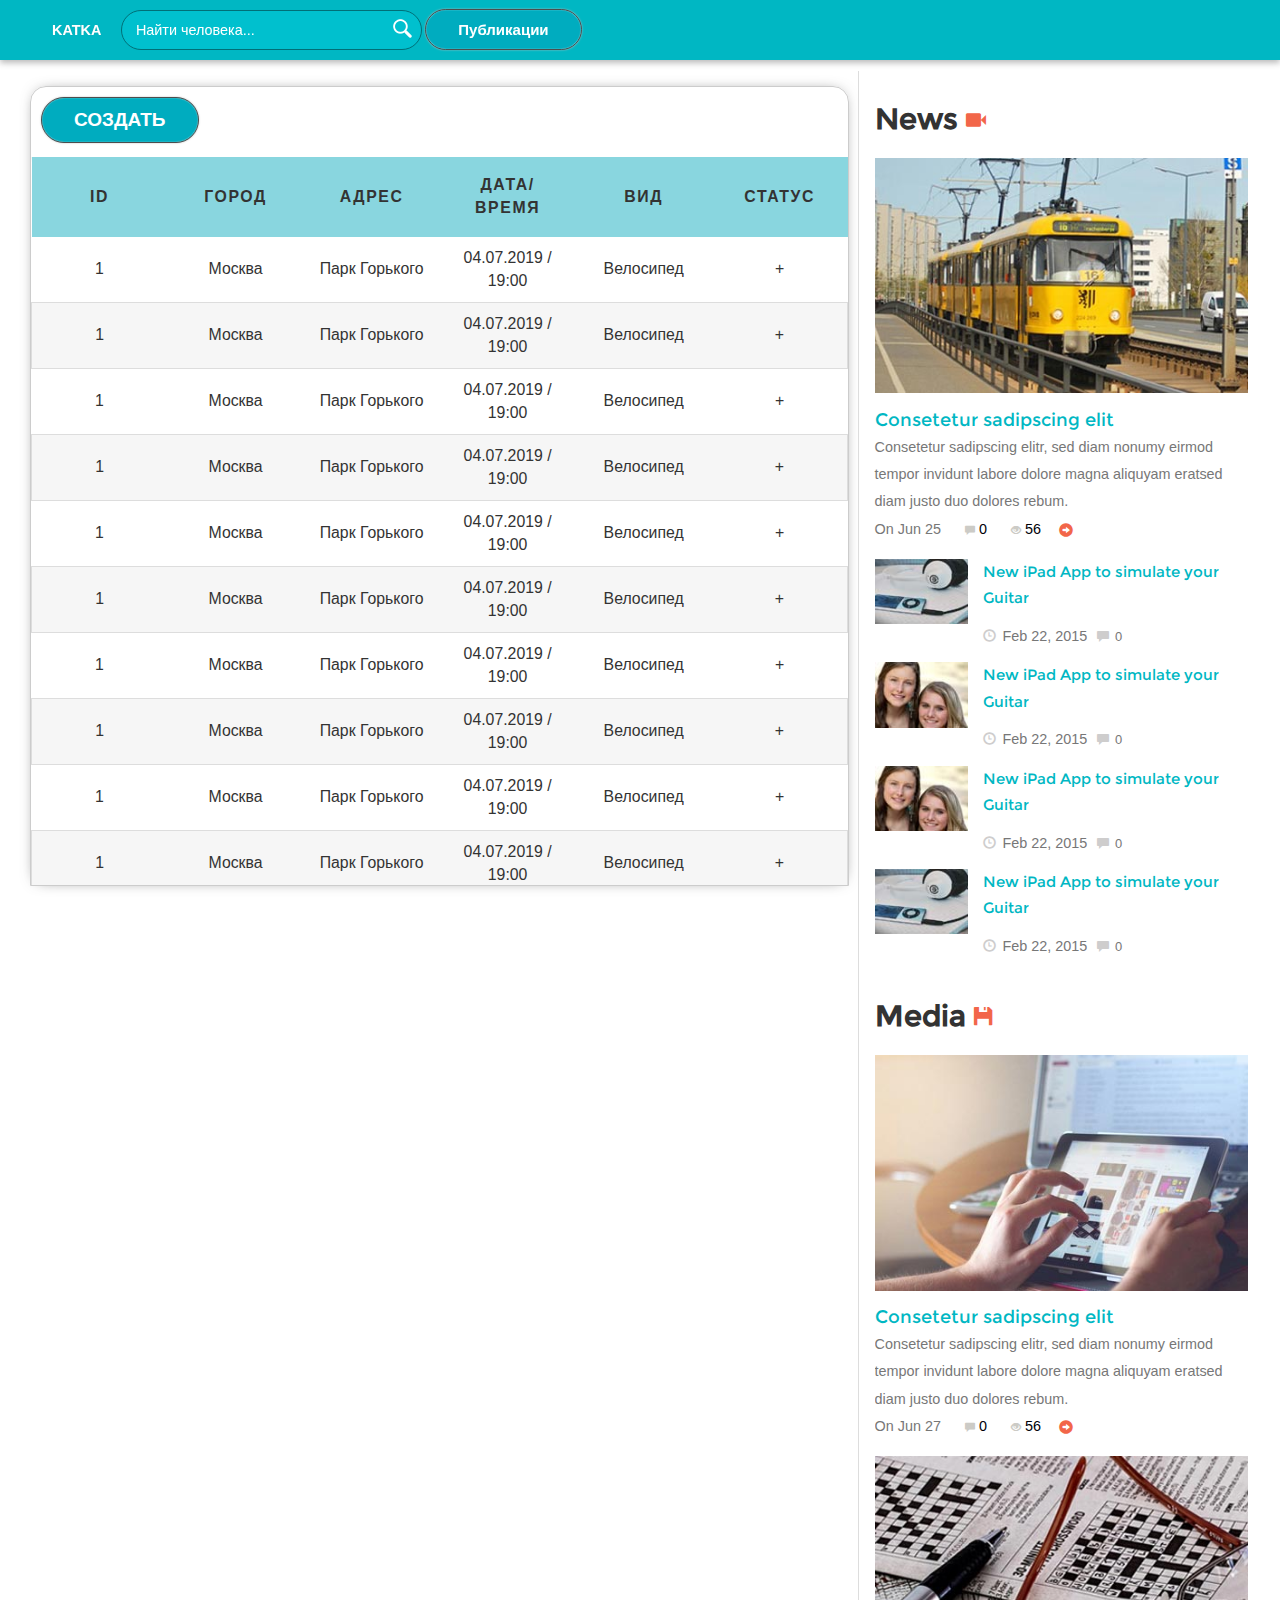
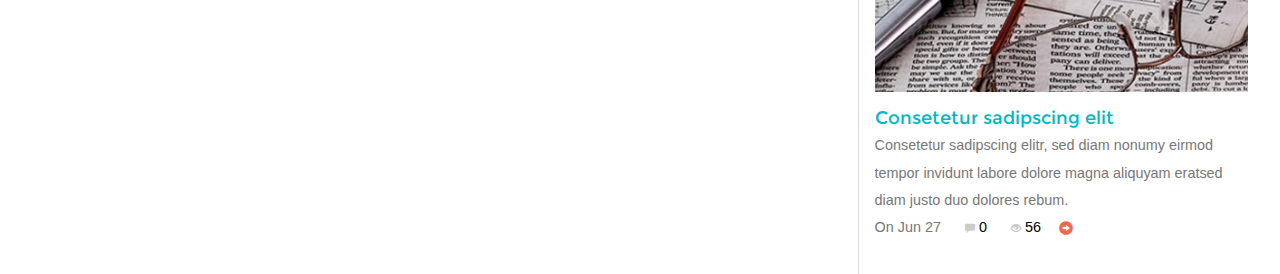
==== index.html @ 3aff6568 "F" ====
<!DOCTYPE HTML>
<html>
<head>
<title>KATKA | Главная страница</title>
<meta name="viewport" content="width=device-width, initial-scale=1">
<meta http-equiv="Content-Type" content="text/html; charset=utf-8" />
<meta name="keywords" content="Blogger Responsive web template, Bootstrap Web Templates, Flat Web Templates, Android  Compatible web template, 
Smartphone Compatible web template, free webdesigns for Nokia, Samsung, LG, SonyEricsson, Motorola web design" />

<link href="css/bootstrap.css" rel='stylesheet' type='text/css' />
<link href="css/main.css" rel='stylesheet' type='text/css' />	
<link rel="stylesheet" href="css/table.css">

</head>
<body>
	<div class="col-md-12 main">
      <div class="h-top" id="home">
		   <div class="top-header">
				  <ul class="cl-effect-16 top-nag">
						
						<li><a href="#" data-hover="KATKA">KATKA</a></li>
					</ul>
          
					<div class="search-box">
					    <div class="b-search">
								<form>
										<input type="text" value="Найти человека..." onfocus="this.value = '';" onblur="if (this.value == '') {this.value = 'Найти человека...';}">
										<input type="submit" value="">
								</form>
                
							</div>
					</div>
            <a href="#" class="btnpublications"/>Публикации</a>
				</div>
       </div>
 </div>
<div class="bodytwo">
  

	

<div class="col-md-12 main">
	
		<div class="banner-section">

			<table>
  <caption>
   <a href="#" class="btncreate"/>СОЗДАТЬ</a>
  </caption>
  <thead>
    <tr>
      <th id="th-id" scope="col">ID</th>
      <th id="th-town" scope="col">Город</th>
      <th id="th-adress" scope="col">Адрес</th>
      <th id="th-date" scope="col">Дата/время</th>
      <th id="th-transport" scope="col">Вид</th>
      <th id="th-status" scope="col">Статус</th>
    </tr>
  </thead>
  <tbody>
    <tr onclick="document.location = '#';">
      <td aria-label="ID">1</td>
      <td aria-label="Город">Москва</td>
      <td aria-label="Адрес">Парк Горького</td>
      <td aria-label="Дата/время">04.07.2019 / 19:00</td>
      <td aria-label="Вид">Велосипед</td>
      <td aria-label="Статус">+</td>
    </tr>
    <tr onclick="document.location = '#';">
      <td aria-label="ID">1</td>
      <td aria-label="Город">Москва</td>
      <td aria-label="Адрес">Парк Горького</td>
      <td aria-label="Дата/время">04.07.2019 / 19:00</td>
      <td aria-label="Вид">Велосипед</td>
      <td aria-label="Статус">+</td>
    </tr>
    <tr onclick="document.location = '#';">
      <td aria-label="ID">1</td>
      <td aria-label="Город">Москва</td>
      <td aria-label="Адрес">Парк Горького</td>
      <td aria-label="Дата/время">04.07.2019 / 19:00</td>
      <td aria-label="Вид">Велосипед</td>
      <td aria-label="Статус">+</td>
    </tr>
    <tr onclick="document.location = '#';">
      <td aria-label="ID">1</td>
      <td aria-label="Город">Москва</td>
      <td aria-label="Адрес">Парк Горького</td>
      <td aria-label="Дата/время">04.07.2019 / 19:00</td>
      <td aria-label="Вид">Велосипед</td>
      <td aria-label="Статус">+</td>
    </tr>
    <tr onclick="document.location = '#';">
      <td aria-label="ID">1</td>
      <td aria-label="Город">Москва</td>
      <td aria-label="Адрес">Парк Горького</td>
      <td aria-label="Дата/время">04.07.2019 / 19:00</td>
      <td aria-label="Вид">Велосипед</td>
      <td aria-label="Статус">+</td>
    </tr>
    <tr onclick="document.location = '#';">
      <td aria-label="ID">1</td>
      <td aria-label="Город">Москва</td>
      <td aria-label="Адрес">Парк Горького</td>
      <td aria-label="Дата/время">04.07.2019 / 19:00</td>
      <td aria-label="Вид">Велосипед</td>
      <td aria-label="Статус">+</td>
    </tr>
    <tr onclick="document.location = '#';">
      <td aria-label="ID">1</td>
      <td aria-label="Город">Москва</td>
      <td aria-label="Адрес">Парк Горького</td>
      <td aria-label="Дата/время">04.07.2019 / 19:00</td>
      <td aria-label="Вид">Велосипед</td>
      <td aria-label="Статус">+</td>
    </tr>
    <tr onclick="document.location = '#';">
      <td aria-label="ID">1</td>
      <td aria-label="Город">Москва</td>
      <td aria-label="Адрес">Парк Горького</td>
      <td aria-label="Дата/время">04.07.2019 / 19:00</td>
      <td aria-label="Вид">Велосипед</td>
      <td aria-label="Статус">+</td>
    </tr>
    <tr onclick="document.location = '#';">
      <td aria-label="ID">1</td>
      <td aria-label="Город">Москва</td>
      <td aria-label="Адрес">Парк Горького</td>
      <td aria-label="Дата/время">04.07.2019 / 19:00</td>
      <td aria-label="Вид">Велосипед</td>
      <td aria-label="Статус">+</td>
    </tr>
    <tr onclick="document.location = '#';">
      <td aria-label="ID">1</td>
      <td aria-label="Город">Москва</td>
      <td aria-label="Адрес">Парк Горького</td>
      <td aria-label="Дата/время">04.07.2019 / 19:00</td>
      <td aria-label="Вид">Велосипед</td>
      <td aria-label="Статус">+</td>
    </tr>
    <tr onclick="document.location = '#';">
      <td aria-label="ID">1</td>
      <td aria-label="Город">Москва</td>
      <td aria-label="Адрес">Парк Горького</td>
      <td aria-label="Дата/время">04.07.2019 / 19:00</td>
      <td aria-label="Вид">Велосипед</td>
      <td aria-label="Статус">+</td>
    </tr>
    <tr onclick="document.location = '#';">
      <td aria-label="ID">1</td>
      <td aria-label="Город">Москва</td>
      <td aria-label="Адрес">Парк Горького</td>
      <td aria-label="Дата/время">04.07.2019 / 19:00</td>
      <td aria-label="Вид">Велосипед</td>
      <td aria-label="Статус">+</td>
    </tr>
    <tr onclick="document.location = '#';">
      <td aria-label="ID">1</td>
      <td aria-label="Город">Москва</td>
      <td aria-label="Адрес">Парк Горького</td>
      <td aria-label="Дата/время">04.07.2019 / 19:00</td>
      <td aria-label="Вид">Велосипед</td>
      <td aria-label="Статус">+</td>
    </tr>
    <tr onclick="document.location = '#';">
      <td aria-label="ID">1</td>
      <td aria-label="Город">Москва</td>
      <td aria-label="Адрес">Парк Горького</td>
      <td aria-label="Дата/время">04.07.2019 / 19:00</td>
      <td aria-label="Вид">Велосипед</td>
      <td aria-label="Статус">+</td>
    </tr>
    <tr onclick="document.location = '#';">
      <td aria-label="ID">1</td>
      <td aria-label="Город">Москва</td>
      <td aria-label="Адрес">Парк Горького</td>
      <td aria-label="Дата/время">04.07.2019 / 19:00</td>
      <td aria-label="Вид">Велосипед</td>
      <td aria-label="Статус">+</td>
    </tr>
    <tr onclick="document.location = '#';">
      <td aria-label="ID">1</td>
      <td aria-label="Город">Москва</td>
      <td aria-label="Адрес">Парк Горького</td>
      <td aria-label="Дата/время">04.07.2019 / 19:00</td>
      <td aria-label="Вид">Велосипед</td>
      <td aria-label="Статус">+</td>
    </tr>
    <tr onclick="document.location = '#';">
      <td aria-label="ID">1</td>
      <td aria-label="Город">Москва</td>
      <td aria-label="Адрес">Парк Горького</td>
      <td aria-label="Дата/время">04.07.2019 / 19:00</td>
      <td aria-label="Вид">Велосипед</td>
      <td aria-label="Статус">+</td>
    </tr>
    <tr onclick="document.location = '#';">
      <td aria-label="ID">1</td>
      <td aria-label="Город">Москва</td>
      <td aria-label="Адрес">Парк Горького</td>
      <td aria-label="Дата/время">04.07.2019 / 19:00</td>
      <td aria-label="Вид">Велосипед</td>
      <td aria-label="Статус">+</td>
    </tr>
    <tr onclick="document.location = '#';">
      <td aria-label="ID">1</td>
      <td aria-label="Город">Москва</td>
      <td aria-label="Адрес">Парк Горького</td>
      <td aria-label="Дата/время">04.07.2019 / 19:00</td>
      <td aria-label="Вид">Велосипед</td>
      <td aria-label="Статус">+</td>
    </tr>
    <tr onclick="document.location = '#';">
      <td aria-label="ID">1</td>
      <td aria-label="Город">Москва</td>
      <td aria-label="Адрес">Парк Горького</td>
      <td aria-label="Дата/время">04.07.2019 / 19:00</td>
      <td aria-label="Вид">Велосипед</td>
      <td aria-label="Статус">+</td>
    </tr>
    <tr onclick="document.location = '#';">
      <td aria-label="ID">1</td>
      <td aria-label="Город">Москва</td>
      <td aria-label="Адрес">Парк Горького</td>
      <td aria-label="Дата/время">04.07.2019 / 19:00</td>
      <td aria-label="Вид">Велосипед</td>
      <td aria-label="Статус">+</td>
    </tr>
    <tr onclick="document.location = '#';">
      <td aria-label="ID">1</td>
      <td aria-label="Город">Москва</td>
      <td aria-label="Адрес">Парк Горького</td>
      <td aria-label="Дата/время">04.07.2019 / 19:00</td>
      <td aria-label="Вид">Велосипед</td>
      <td aria-label="Статус">+</td>
    </tr>
    <tr onclick="document.location = '#';">
      <td aria-label="ID">1</td>
      <td aria-label="Город">Москва</td>
      <td aria-label="Адрес">Парк Горького</td>
      <td aria-label="Дата/время">04.07.2019 / 19:00</td>
      <td aria-label="Вид">Велосипед</td>
      <td aria-label="Статус">+</td>
    </tr>

  </tbody>
</table>
	   
</div>
			<!--//banner-section-->
			<div class="banner-right-text">
			 <h3 class="tittle">News  <i class="glyphicon glyphicon-facetime-video"></i></h3>
			<!--/general-news-->
			 <div class="general-news">
				<div class="general-inner">
					<div class="general-text">
						 <a href="single.html"><img src="images/gen1.jpg" class="img-responsive" alt=""></a>
						    <h5 class="top"><a href="single.html">Consetetur sadipscing elit</a></h5>
							<p>Consetetur sadipscing elitr, sed diam nonumy eirmod tempor invidunt labore dolore magna aliquyam eratsed diam justo duo dolores rebum.</p>
						    <p>On Jun 25 <a class="span_link" href="#"><span class="glyphicon glyphicon-comment"></span>0 </a><a class="span_link" href="#"><span class="glyphicon glyphicon-eye-open"></span>56 </a><a class="span_link" href="single.html"><span class="glyphicon glyphicon-circle-arrow-right"></span></a></p>
					 </div>
					 <div class="edit-pics">
							      <div class="editor-pics">
										 <div class="col-md-3 item-pic">
										   <img src="images/f4.jpg" class="img-responsive" alt="">

										   </div>
											<div class="col-md-9 item-details">
												<h5 class="inner two"><a href="single.html">New iPad App to simulate your Guitar</a></h5>
												 <div class="td-post-date two"><i class="glyphicon glyphicon-time"></i>Feb 22, 2015 <a href="#"><i class="glyphicon glyphicon-comment"></i>0 </a></div>
											 </div>
											<div class="clearfix"></div>
										</div>
										<div class="editor-pics">
										 <div class="col-md-3 item-pic">
										   <img src="images/f1.jpg" class="img-responsive" alt="">

										   </div>
											<div class="col-md-9 item-details">
												<h5 class="inner two"><a href="single.html">New iPad App to simulate your Guitar</a></h5>
												 <div class="td-post-date two"><i class="glyphicon glyphicon-time"></i>Feb 22, 2015 <a href="#"><i class="glyphicon glyphicon-comment"></i>0 </a></div>
											 </div>
											<div class="clearfix"></div>
										</div>
										<div class="editor-pics">
										 <div class="col-md-3 item-pic">
										   <img src="images/f1.jpg" class="img-responsive" alt="">

										   </div>
											<div class="col-md-9 item-details">
												<h5 class="inner two"><a href="single.html">New iPad App to simulate your Guitar</a></h5>
												 <div class="td-post-date two"><i class="glyphicon glyphicon-time"></i>Feb 22, 2015 <a href="#"><i class="glyphicon glyphicon-comment"></i>0 </a></div>
											 </div>
											<div class="clearfix"></div>
										</div>
										<div class="editor-pics">
										 <div class="col-md-3 item-pic">
										   <img src="images/f4.jpg" class="img-responsive" alt="">

										   </div>
											<div class="col-md-9 item-details">
												<h5 class="inner two"><a href="single.html">New iPad App to simulate your Guitar</a></h5>
												 <div class="td-post-date two"><i class="glyphicon glyphicon-time"></i>Feb 22, 2015 <a href="#"><i class="glyphicon glyphicon-comment"></i>0 </a></div>
											 </div>
											<div class="clearfix"></div>
										</div>
									</div>
								<div class="media">	
								 <h3 class="tittle media">Media <i class="glyphicon glyphicon-floppy-disk"></i></h3>
								  <div class="general-text two">
									 <a href="single.html"><img src="images/gen3.jpg" class="img-responsive" alt=""></a>
										<h5 class="top"><a href="single.html">Consetetur sadipscing elit</a></h5>
										<p>Consetetur sadipscing elitr, sed diam nonumy eirmod tempor invidunt labore dolore magna aliquyam eratsed diam justo duo dolores rebum.</p>
										<p>On Jun 27 <a class="span_link" href="#"><span class="glyphicon glyphicon-comment"></span>0 </a><a class="span_link" href="#"><span class="glyphicon glyphicon-eye-open"></span>56 </a><a class="span_link" href="single.html"><span class="glyphicon glyphicon-circle-arrow-right"></span></a></p>
								  </div>
					         </div>
					    <div class="general-text two">
						    <a href="single.html"><img src="images/gen2.jpg" class="img-responsive" alt=""></a>
						    <h5 class="top"><a href="single.html">Consetetur sadipscing elit</a></h5>
							<p>Consetetur sadipscing elitr, sed diam nonumy eirmod tempor invidunt labore dolore magna aliquyam eratsed diam justo duo dolores rebum.</p>
						    <p>On Jun 27 <a class="span_link" href="#"><span class="glyphicon glyphicon-comment"></span>0 </a><a class="span_link" href="#"><span class="glyphicon glyphicon-eye-open"></span>56 </a><a class="span_link" href="single.html"><span class="glyphicon glyphicon-circle-arrow-right"></span></a></p>
					    </div>
				 </div>
			</div>	
		 </div>
			
	


<!--FOOTER TODO-->



			


	
</body>
</html>
---- css/main.css ----
html, body{

font-family: Century Gothic,CenturyGothic,AppleGothic,sans-serif; 
 font-size: 100%;
 background: #FFf;
}

.btncreate{

  float: left;
  text-decoration:none; 
  text-align:center; 
 padding:11px 32px; 
 border:solid 1px #4d4d4d; 
 -webkit-border-radius:50px;
 -moz-border-radius:50px; 
 border-radius: 50px; 
 font:19px Arial, Helvetica, sans-serif; 
 font-weight:bold; 
 color:#ffffff; 
 background:#00acbf; 
 -webkit-box-shadow:0px 0px 2px #bababa, inset 0px 0px 1px #ffffff; 
 -moz-box-shadow: 0px 0px 2px #bababa,  inset 0px 0px 1px #ffffff;  
 box-shadow:0px 0px 2px #bababa, inset 0px 0px 1px #ffffff;  
  
  }.btncreate:hover{
 padding:11px 32px; 
 border:solid 1px #4d4d4d; 
 -webkit-border-radius:50px;
 -moz-border-radius:50px; 
 border-radius: 50px; 
 font:19px Arial, Helvetica, sans-serif; 
 font-weight:bold; 
 text-decoration: none;
 color:#bbfcf7; 
 background-color:#00c3d9; 
 background-image: -moz-linear-gradient(top, #00c3d9 0%, #00acbf 100%); 
 background-image: -webkit-linear-gradient(top, #00c3d9 0%, #00acbf 100%); 
 background-image: -o-linear-gradient(top, #00c3d9 0%, #00acbf 100%); 
 background-image: -ms-linear-gradient(top, #00c3d9 0% ,#00acbf 100%); 
 filter: progid:DXImageTransform.Microsoft.gradient( startColorstr='#00acbf', endColorstr='#00acbf',GradientType=0 ); 
 background-image: linear-gradient(top, #00c3d9 0% ,#00acbf 100%);   
 -webkit-box-shadow:0px 0px 2px #bababa, inset 0px 0px 1px #ffffff; 
 -moz-box-shadow: 0px 0px 2px #bababa,  inset 0px 0px 1px #ffffff;  
 box-shadow:0px 0px 2px #bababa, inset 0px 0px 1px #ffffff;  
  
 }.btncreate:active{
 padding:11px 32px; 
 border:solid 1px #4d4d4d; 
 -webkit-border-radius:50px;
 -moz-border-radius:50px; 
 border-radius: 50px; 
 font:19px Arial, Helvetica, sans-serif; 
 font-weight:bold; 
 color:#ffffff; 
 text-decoration: none;
 background:#00bcd1; 
 -webkit-box-shadow:0px 0px 2px #bababa, inset 0px 0px 1px #ffffff; 
 -moz-box-shadow: 0px 0px 2px #bababa,  inset 0px 0px 1px #ffffff;  
 box-shadow:0px 0px 2px #bababa, inset 0px 0px 1px #ffffff;  
  
 }
 .btnpublications{
float: left;
margin-top: 0.6em;
  text-decoration:none; 
  text-align:center; 
 padding:11px 32px; 
 border:solid 1px #4d4d4d; 
 -webkit-border-radius:50px;
 -moz-border-radius:50px; 
 border-radius: 50px; 
 font:15px Arial, Helvetica, sans-serif; 
 font-weight:bold; 
 color:#ffffff; 
 background:#00acbf; 
 -webkit-box-shadow:0px 0px 2px #bababa, inset 0px 0px 1px #ffffff; 
 -moz-box-shadow: 0px 0px 2px #bababa,  inset 0px 0px 1px #ffffff;  
 box-shadow:0px 0px 2px #bababa, inset 0px 0px 1px #ffffff;  
  
  }.btnpublications:hover{
 padding:11px 32px; 
 border:solid 1px #4d4d4d; 
 -webkit-border-radius:50px;
 -moz-border-radius:50px; 
 border-radius: 50px; 
 font:15px Arial, Helvetica, sans-serif; 
 font-weight:bold; 
 text-decoration: none;
 color:#bbfcf7; 
 background-color:#00c3d9; 
 background-image: -moz-linear-gradient(top, #00c3d9 0%, #00acbf 100%); 
 background-image: -webkit-linear-gradient(top, #00c3d9 0%, #00acbf 100%); 
 background-image: -o-linear-gradient(top, #00c3d9 0%, #00acbf 100%); 
 background-image: -ms-linear-gradient(top, #00c3d9 0% ,#00acbf 100%); 
 filter: progid:DXImageTransform.Microsoft.gradient( startColorstr='#00acbf', endColorstr='#00acbf',GradientType=0 ); 
 background-image: linear-gradient(top, #00c3d9 0% ,#00acbf 100%);   
 -webkit-box-shadow:0px 0px 2px #bababa, inset 0px 0px 1px #ffffff; 
 -moz-box-shadow: 0px 0px 2px #bababa,  inset 0px 0px 1px #ffffff;  
 box-shadow:0px 0px 2px #bababa, inset 0px 0px 1px #ffffff;  
  
 }.btnpublications:active{
 padding:11px 32px; 
 border:solid 1px #4d4d4d; 
 -webkit-border-radius:50px;
 -moz-border-radius:50px; 
 border-radius: 50px; 
 font:15px Arial, Helvetica, sans-serif; 
 font-weight:bold; 
 color:#ffffff; 
 text-decoration: none;
 background:#00bcd1; 
 -webkit-box-shadow:0px 0px 2px #bababa, inset 0px 0px 1px #ffffff; 
 -moz-box-shadow: 0px 0px 2px #bababa,  inset 0px 0px 1px #ffffff;  
 box-shadow:0px 0px 2px #bababa, inset 0px 0px 1px #ffffff;  
  
 }

body a {
	transition:0.5s all;
	-webkit-transition:0.5s all;
	-moz-transition:0.5s all;
	-o-transition:0.5s all;
	-ms-transition:0.5s all;
}
@font-face {
   font-family: 'Montserrat-Regular';
   src: url(../fonts/Montserrat-Regular.ttf)format('truetype');
}
a:hover,h5.inner.two a:hover{
 text-decoration:none;
 color:#f26649;
}
input[type="button"],input[type="submit"],li.parallelogram{
	transition:0.5s all;
	-webkit-transition:0.5s all;
	-moz-transition:0.5s all;
	-o-transition:0.5s all;
	-ms-transition:0.5s all;
}
h1,h2,h3,h4,h5,h6{
   margin:0;		
     font-family: 'Montserrat-Regular';
   font-weight:700;

}	
p{
	margin:0;
	font-family: 'Open Sans', sans-serif;
}
ul{
	margin:0;
	padding:0;
}
label{
	margin:0;
}
.h-top{
  top:0;
-webkit-box-shadow: 0px 3px 6px 0px rgba(50, 50, 50, 0.33);
-moz-box-shadow:    0px 3px 6px 0px rgba(50, 50, 50, 0.33);
box-shadow:         0px 3px 6px 0px rgba(50, 50, 50, 0.33);
padding: 0em 2em;
background: #00B7C3;
width: 100%;
height: 60px;
 position: fixed;   
  z-index: 9999; 
}

.bodytwo{
  top:0;
  position: relative;
  margin-top: 70px;
}
ul.top-nag {
    float:left
}
ul.top-nag li {
    display:inline-block;
    margin-right:0;
	float:left;
}
ul.top-nag  a{
    color: #fff;
    font-size: 0.9em;
    font-weight: 600;
    text-transform: uppercase;
   padding: 20px 20px;
    display: inline-block;
}
ul.top-nag  a:hover,ul.top-nag  a.active{
    background-color: #009EA9;
}
ul.top-nag  a.active{
  color: #F5FFFA;
}
.search-box{
  float: left;
  width:15%;
  margin-top: 0.6em;
}
.b-search{
    position: relative;
    border: 1px solid #006F77;
    border-radius: 30px;
    padding: 0.5em 0;
    background:#00C0CE;
    width: 99%;
    height: 40px;
}
.b-search input[type="text"]{
  margin-left: 5px;
	width: 85%;
    outline: none;
    padding: 0em 0.6em;
    font-size: 0.9em;
    color: #fff;
    position: relative;
    border: none;
	background:#00C0CE;
}
.b-search input[type="submit"]{
	background: url(../images/search.png) no-repeat 0px 2px;
	border: none;
	height: 26px;
	width: 26px;
	position: absolute;
	outline: none;
	top: 6px;
	right: 2px;
}
.logo  a{
	display:block;
}
.logo  a h1{
      color: #fff;
    font-size: 2.5em;
    font-weight: 700;
    text-align: center;
}
.logo  a h1:hover{
 text-decoration:none;
}
.logo  a h1 span{
 color:#a5cd39;
}
.header-top-right form input[type="text"] {
    font-size: .9em;
    color: #FFFFFF;
    float: left;
    outline: none;
    border: 1px solid #003366;
    padding: 0.5em;
    background: #003366;
    -webkit-appearance: none;
}
.header-top-right form input[type="submit"] {
    color: #FFF;
    background: #ffcc00 url(../images/search.png) no-repeat 10px 8px;
    width: 26px;
    font-size: 16px;
    float: left;
    border: none;
    outline: none;
    padding: 0.43em 1.2em;
    text-transform: uppercase;
    -webkit-appearance: none;
}
.header-top-right {
    float: right;
       margin: 0.5em 0 0 0;
}
.top-menu ul {
    margin-top: 9em;
}
.top-nav{
       float: left;
-webkit-box-shadow: 6px 0px 6px -3px rgba(50, 50, 50, 0.33);
-moz-box-shadow:    6px 0px 6px -3px rgba(50, 50, 50, 0.33);
box-shadow:         6px 0px 6px -3px rgba(50, 50, 50, 0.33);
    	 width: 15%;
	     padding: 3em 1em 95.6em 1em;
		   position:absolute;
}
.top-nav.contact{
       float: left;
		background-color: #f26649;
		width: 15%;
  padding: 3em 1em 37.86em 1em;
		   position:absolute;
}
.top-nav.about{
       float: left;
		background-color: #f26649;
		width: 15%;
	  	    padding: 3em 1em 95.25em 1em;
		   position:absolute;
}
	.top-nav.grid-sec {
		float: left;
		background-color: #f26649;
		width: 15%;
		padding: 3em 1em 24.65em 1em;
	}
	.top-nav.gallery-sec{
		float: left;
		background-color: #f26649;
		width: 15%;
		    padding: 3em 1em 34.45em 1em;
	}
	.top-nav.services {
		float: left;
		background-color: #f26649;
		width: 15%;
		padding: 3em 1em 103.2em 1em;
	}
	.top-nav.login {
		float: left;
		background-color: #f26649;
		width: 15%;
		padding: 3em 1em 15.25em 1em;
	}
	.top-nav.register {
		float: left;
		background-color: #f26649;
		width: 15%;
		padding: 3em 1em 23.55em 1em;
	}
    .top-nav.sing-page {
		float: left;
		background-color: #f26649;
		width: 15%;
		padding: 3em 1em 95.4em 1em;
	}
.top-menu ul li {
    display:block;
    color: #fff;
    vertical-align: top;
       text-align: center;
    margin-bottom:2em;
}
.top-menu ul li a{
    color: #fff;
    font-size: 0.9em;
    font-weight: 600;
    text-transform: uppercase;
    padding: 1em 1em;
    background: none;
    background-color:#f26649;
}
/* Effect 16: fall down */
.cl-effect-16 a {
	color: #6f8686;
	text-shadow: 0 0 1px rgba(111,134,134,0.3);
}
.cl-effect-16 a::before {
	color:#ffcc00;
	content: attr(data-hover);
	position: absolute;
	opacity: 0;
	text-shadow: 0 0 1px rgba(255,255,255,0.3);
	-webkit-transform: scale(1.1) translateX(10px) translateY(-10px) rotate(4deg);
	-moz-transform: scale(1.1) translateX(10px) translateY(-10px) rotate(4deg);
	transform: scale(1.1) translateX(10px) translateY(-10px) rotate(4deg);
	-webkit-transition: -webkit-transform 0.3s, opacity 0.3s;
	-moz-transition: -moz-transform 0.3s, opacity 0.3s;
	transition: transform 0.3s, opacity 0.3s;
	pointer-events: none;
}

.cl-effect-16 a:hover::before,
.cl-effect-16 a:focus::before {
	-webkit-transform: scale(1) translateX(0px) translateY(0px) rotate(0deg);
	-moz-transform: scale(1) translateX(0px) translateY(0px) rotate(0deg);
	transform: scale(1) translateX(0px) translateY(0px) rotate(0deg);
	opacity: 1;
}
nav a {
	position: relative;
	display: inline-block;
	outline: none;
	color: #fff;
	text-decoration: none;
	text-transform: uppercase;
	font-weight: 400;
	text-shadow: 0 0 1px rgba(255,255,255,0.3);
	font-size: 1em;
}
span.menu{
	display:none;
	}
nav a:hover,
nav a:focus {
	outline: none;
}
.top-menu ul li a{
    color: #fff;
    font-size: 0.9em;
    font-weight: 600;
    text-transform: uppercase;
    padding:0;
    background: none;
    background-color:#f26649;
}
.top-menu ul li a:hover,.top-menu ul li a.active{
	color:#ffcc00;
}
.top_right {
    float: right;
	    margin-top: 0.6em;
}
.top_right h6{
       color: #00aaad;
    font-size: 0.85em;
    font-weight: 400;
    text-transform: uppercase;
	    padding: 0;
}
.top_right p {
         color: #a5cd39;
    font-size: 1em;
       font-weight: 600;
    text-transform: uppercase;
    margin-top: 0.8em;
}
.header-middle {
    padding: 2em 0;
}
/*--start-home--*/
.main {
	float: left;
    width: 100%;
    padding: 0;
}
.banner-section{
    border: 1px solid #ccc;
  height: 800px;
  overflow: scroll;
  overflow-x: hidden;
    width: 64%;
    float: left;
    margin-top: 15px;
    margin-left: 30px;
   -webkit-box-shadow: 0px 0px 16px -8px rgba(0,0,0,0.75);
-moz-box-shadow: 0px 0px 16px -8px rgba(0,0,0,0.75);
box-shadow: 0px 0px 16px -8px rgba(0,0,0,0.75);
border-radius: 16px 16px 0px 0px;
-moz-border-radius: 16px 16px 0px 0px;
-webkit-border-radius: 16px 16px 0px 0px;

	 
}
/*--banner--*/
#slider2,
#slider3 {
  box-shadow: none;
  -moz-box-shadow: none;
  -webkit-box-shadow: none;
  margin: 0 auto;
}
.rslides_tabs li:first-child {
  margin-left: 0;
}
.rslides_tabs .rslides_here a {
  background: rgba(255,255,255,.1);
  color: #fff;
  font-weight: bold;
}
.events {
  list-style: none;
}
.callbacks_container {
  position: relative;
  float: left;
  width: 100%;
}
.callbacks {
  position: relative;
  list-style: none;
  overflow: hidden;
  width: 100%;
  padding: 0;
  margin: 0;
}
.callbacks li {
  position: absolute;
  width: 100%;
}
.callbacks img {
  position: relative;
  z-index: 1;
  height: auto;
  border: 0;
}
.callbacks .caption {
	display: block;
	position: absolute;
	z-index: 2;
	font-size: 20px;
	text-shadow: none;
	color: #fff;
	left: 0;
	right: 0;
	padding: 10px 20px;
	margin: 0;
	max-width: none;
	top: 10%;
	text-align: center;
}
.callbacks_nav {
      position: absolute;
    -webkit-tap-highlight-color: rgba(0,0,0,0);
    top: 56%;
    left: 0;
    opacity: 0.7;
    z-index: 3;
    text-indent: -9999px;
    overflow: hidden;
    text-decoration: none;
        height: 79px;
    width: 30px;
    background: transparent url("../images/arrows.png") no-repeat left top;
    margin-top:3%;
	display:none;
}
 .callbacks_nav:hover{
  	opacity: 0.5;
  }
.callbacks_nav.next {
  left: auto;
    background-position: right top;
   right:-140px;
 }
 .callbacks_nav.prev {
	right: auto;
    background-position: left top;
    left: -140px;
}
#slider3-pager a {
  display: inline-block;
}
#slider3-pager span{
  float: left;
}
#slider3-pager span{
	width:100px;
	height:15px;
	background:#fff;
	display:inline-block;
	border-radius:30em;
	opacity:0.6;
}
#slider3-pager .rslides_here a {
  background: #FFF;
  border-radius:30em;
  opacity:1;
}
#slider3-pager a {
  padding: 0;
}
#slider3-pager li{
	display:inline-block;
}
.rslides {
  position: relative;
  list-style: none;
  overflow: hidden;
  width: 100%;
  padding: 0;
}
.rslides li {
  -webkit-backface-visibility: hidden;
  position: absolute;
  display:none;
  width: 100%;
  left: 0;
  top: 0;
}
.rslides li{
  position: relative;
  display: block;
  float: left;
}
.rslides img {
  height: auto;
  border: 0;
  }
.callbacks_tabs{
    list-style: none;
    position: absolute;
    top: -15%;
    right: 0%;
    padding: 0;
    margin: 0;
    display: block;
}
.slider-top span{
	font-weight:600;
}
.callbacks_tabs li{
  display: inline-block;
  margin: 0 .3em;
}
@media screen and (max-width: 600px) {
  .callbacks_nav {
    top: 47%;
    }
}
/*----*/
.callbacks_tabs a{
 visibility: hidden;
}
.callbacks_tabs a:after {
    content: "\f111";
  font-size: 0;
  font-family: FontAwesome;
  visibility: visible;
  display: block;
     width:14px;
    height:14px;
    display: block;
    background:#f26649;
  display: inline-block;
  border:none;
  border-radius:50%;
  -webkit-border-radius:50%;
  -moz-border-radius:50%;
  -o-border-radius:50%;
  -ms-border-radius:50%;
}
.callbacks_here a:after{
  background:#00B7C3;
}
/*--top-news--*/
ul.side-icons{
     border: none;
    margin-top: 5em;
    margin-left: 2em;
}
ul.side-icons li {
    list-style-type: none;
    display: inline-block;
	margin-right:5px;
}
ul.side-icons li a{
width:24px;
height:24px;
display:block;
border:none;
padding:0
}
ul.side-icons li a:hover{
 opacity:0.4;
}
ul.side-icons li a.fb{
 background:url('../images/icons.png') no-repeat 0px 0px;
}
ul.side-icons li a.twitt{
 background:url('../images/icons.png') no-repeat -26px 0px;
}
ul.side-icons li a.goog{
 background:url('../images/icons.png') no-repeat -52px 0px;
}
ul.side-icons li a.drib{
 background:url('../images/icons.png') no-repeat -78px 0px;
}
/*--about--*/

h3.tittle {
    color: #333;
    font-size: 2em;
	text-align:left;
	margin-bottom:0.8em;
}
h3.tittle i {
    font-size: 0.7em;
    color: #F26649;
}
h5.top a {
       line-height: 1.6em;
    font-size: 1.3em;
    color: #00B7C3;
    font-weight: 300;
}
h5.top a:hover{
    color:#f26649;
}
span.glyphicon.glyphicon-comment:hover, span.glyphicon.glyphicon-eye-open:hover, span.glyphicon.glyphicon-thumbs-up:hover, a.span_link {
    color: #000008;
}
span.glyphicon.glyphicon-comment, span.glyphicon.glyphicon-eye-open, span.glyphicon.glyphicon-thumbs-up {
    font-size: 10px;
    margin: 0 4px 0 20px;
    color: #CCCBC6;
}
span.glyphicon.glyphicon-circle-arrow-right {
    color: #F26649;
    margin-left: 1em;
    margin-top: -2px;
    vertical-align: middle;
}
span.glyphicon.glyphicon-circle-arrow-right:hover{
color:#00B7C3;
}
.b-bottom {
    margin-top: 1em;
}
.top-text img {
    margin-bottom: 0.7em;
}
.top-inner.second {
    margin-top: 1.3em;
}
.top-text {
    padding-left: 0;
}
.top-text.two{
 padding-right: 0;
   padding-left:15px;
}
.top-news {
    padding: 2em 0;
}
.top-text p {
    font-size: 0.9em;
    font-weight: 400;
    line-height: 1.9em;
    color: #777;
}
/*--banner-right-text--*/
h3.tittle.media {
    margin-top: 1em;
}
.banner-right-text {
  border-left: 1px solid #ddd;
    float: right;
    width:33%;
       padding: 2em 2em 2em 1em;
}
.general-text img ,.top-text img{
    width: 100%;
	    margin-bottom: 0.7em;
}
.general-text p {
    font-size: 0.9em;
    font-weight: 400;
    line-height: 1.9em;
    color: #777;
}
.general-text.two {
    margin-top: 1em;
}
.edit-pics {
}
.editor-pics {
    margin-top: 1em;
}
.item-pic {
    padding: 0;
}
.td-post-date.two i {
    margin-right: 0.5em;
    font-size: 0.9em;
}
i.glyphicon.glyphicon-comment {
    margin-left: 0.5em;
}
h5.inner.two a {
        color: #00B7C3;
    font-weight:400;
    text-transform: none;
    font-size: 1.1em;
	    line-height: 1.7em;
}
.td-post-date.two, .td-post-date.two a {
        color: #777;
    margin-top: 1em;
    font-size: 0.9em;
}
.td-post-date.two i {
	color: #CECDCD;
}
.td-post-date.two i:hover,.td-post-date.two a:hover{
 color:#000;
}
/*-- about -- */
.about-content p {
  text-decoration: none;
    color: #777;
    font-size: 0.9em;
    line-height: 1.9em;
}
.about-content p label {
	margin-top: 1.5em;
	float: left;
	width:42%;
}
p.nam {
	width: 100%;
	margin: 1em 0 2em 0;
}
.more a {
      font-size: 15px;
    color: #fff;
    font-weight: 300;
    background: #4A245E;
    padding: 12px 20px;
  transition: .5s all;
  -webkit-transition: .5s all;
  -moz-transition: .5s all;
  -o-transition: .5s all;
  -ms-transition: .5s all;
}
.more a:hover {
   background-color: #f26649;
}
.about-content img {
	float: left;
	    width: 50%;
    margin-right: 3%;
}
.about-content {
    margin-bottom: 6em;
}
/*--gallery--*/
.gallery-section {
    padding: 3em 3em;
    text-align: center;
}
.grid {
	padding: 20px 20px 100px 20px;
	max-width: 1300px;
	margin: 0 auto;
	list-style: none;
	text-align: center;
}
.grid {
	display: inline-block;
	width: 440px;
	margin: 0;
	padding: 0px;
	text-align: left;
	position: relative;
	
}
.grid figure {
	margin: 0;
	position: relative;
}
.grid figure img {
	max-width: 100%;
	display: block;
	position: relative;
}
.grid figcaption {
	    position: absolute;
    top: 0;
    left: 0;
    padding: 20px;
    background: rgba(66, 31, 84, 0.8);
    color: #fff;
}
.grid figcaption span:before {
	content: ' ';
}
.grid figcaption a {
	   text-align: center;
	   padding: 9px 21px;
	   font-size:1em;
	  display: inline-block;
      background: #F26649;
	  color: #fff;
	  text-decoration:none;
}
.grid figcaption a:hover {
	background-color:#DA3917;
}
.cs-style-1 figcaption {
	height: 100%;
	width: 100%;
	opacity: 0;
	text-align: center;
	-webkit-backface-visibility: hidden;
	-moz-backface-visibility: hidden;
	backface-visibility: hidden;
	-webkit-transition: -webkit-transform 0.3s, opacity 0.3s;
	-moz-transition: -moz-transform 0.3s, opacity 0.3s;
	transition: transform 0.3s, opacity 0.3s;
}
.no-touch .cs-style-1 figure:hover figcaption,
.cs-style-1 figure.cs-hover figcaption {
	opacity: 1;
	-webkit-transform: translate(15px, 15px);
	-moz-transform: translate(15px, 15px);
	-ms-transform: translate(15px, 15px);
	transform: translate(15px, 15px);
}
.cs-style-1 figcaption h3 {
      font-size: 2em;
    color: #fff;
    margin: 1em 0 0.5em 0;
}

.cs-style-1 figcaption span {
	font-size: 0.9em;
	display: block;
}
.cs-style-1 figcaption a {
	margin-top:1.3em;
}
/* Caption Style 1 */
.categorie-grids {
	margin-top:3em;
}
.cate-grid{	
	    background-size: 100%;
    margin: 0 10px;
    width: 28%;
    padding: 0;
	    margin-bottom: 2em;
}
.cate-grid h4 {
	
	font-size: 1.5em;
	font-weight: 600;
	letter-spacing: 1px;
	margin-bottom: 13px;
} 
.cate-grid p {
  color: #fff;
  font-size: 1.5em;
  font-weight: 300;
}
a.store {
	color: #fff;
	font-size: .95em;
	border: 2px solid #000;
	border-radius: 7px;
  -web-kit-border-radius:7px;
  -o-border-radius:7px;
  -ms-border-radius:7px;
  -moz-border-radius:7px;
	font-weight: 500;
	display: inline-block;
	padding: 0.7em 2.2em;
	margin-top: 1.5em;
}

/*--services--*/
.ser {
    padding: 1em;
    background-color: #eee;
}
/*-- contact --*/
.contact{
	    background: #fff;
    float: right;
    padding: 3em 3em;
    width: 100%;
}
.header1{
	background:url(../images/header.jpg) no-repeat -18em 0em;
	min-height:200px;
	}
.contact-left{
	float:left;
	width:50%;
	}
.contact-left iframe{
	width:100%;
	height:344px;
	border:none;
	}
.contact-right{
	float:right;
	width:50%;
	padding:3em 2em;
	}
.contact-right p.phn{
	    color: #F26649;
    font-size: 2.6em;
    font-weight: 700;
    margin: 0 0 .5em;
	}
p.phn-bottom{
	      color: #4A245E;
    font-size: 1.2em;
    margin: 0 0 1em;
	}
p.phn-bottom span{
	display:block;
	font-weight:600;
	}
p.lom{
	    color: #777;
    font-size: 0.9em;
    line-height: 1.8em;
    width: 65%;
    margin: 0;
    font-style: normal;
	}
.contact-left1{
	    float: left;
    width: 50%;
    padding: 3em 2em 3em 0;
	}
.contact-left1 h3{
	    color: #4A245E;
    font-weight: 600;
    font-size: 1.8em;
    margin: 0 0 1em 0em;
	}
.contact-left1 h3 span{
	        display: block;
    color: #333;
    font-size: 0.6em;
    padding-top: 17px;
    font-weight: 400;
	
	}
.in-left{
	float:left;
	width:45%;
	}
.in-left input[type="text"],.in-right textarea{
	outline:none;
	border:1px solid #B2ACAC;
	background:none;
	color:#777;
	font-size:14px;
	padding:13px 10px;
	width:100%;
	    margin: 7px 0;
	}
	p.your-para {
    color:#f26649;
    font-size: 0.9em;
    margin: 0 0 5px 0;
    font-weight: 600;
    text-transform: uppercase;
}
.in-right{
	float:right;
	width:50%;
	}
.in-right textarea{
	    resize: none;
    min-height: 257px;
    margin: 0;
    margin-bottom: 2em;
	}
.in-right input[type="submit"]{
	outline: none;
    border: none;
    background: #00B7C3;
    color: #fff;
    font-weight: 400;
    font-size: 16px;
    padding: 10px 0px;
    width: 43%;
    display: block;
    transition: 0.5s all;
    -webkit-transition: 0.5s all;
    -moz-transition: 0.5s all;
    -o-transition: 0.5s all;
    -ms-transition: 0.5s all;
    text-transform: uppercase;
}
.in-right input[type="submit"]:hover{
	background:#F04709;
	color:#fff;
	}
::-webkit-input-placeholder{
	color:#000 !important;
	}
.contact-right1{
	    float: right;
    width: 50%;
    background: #00B7C3;
    padding: 3em 2em;
	}
.contact-right1 h3{
	color:#C34C21;
	font-weight:700;
	font-size:2em;
	margin:0 0 1em;
	}
.contact-right1 h3 span{
	    display: block;
    color: #FFF;
    font-weight: 600;
	}
.contact-right1 h4{
	    text-transform: capitalize;
    font-size: 1.3em;
    margin: 2em 0;
    color: #F26649;
    line-height: 1.6em;
    font-weight: 400;
	}
.contact-right1 h4 span{
	display:block;
	}
.contact-right1 p{
	    color: #fff;
    width: 85%;
    font-size: 0.9em;
    line-height: 1.9em;
    margin: 0;
    font-style: normal;
	}
.contact-right1 ul{
	padding:2.19em 0 0;
	margin:0;
	}
/*-- //contact --*/
/*-- /grids--*/
.form-control1 {
    border: 1px solid #e0e0e0;
    padding: 5px 8px;
    color: #616161;
    background: #fff;
    box-shadow: none!important;
    width: 100%;
    font-size: 0.85em;
    font-weight: 300;
    height: 40px;
    border-radius: 0;
    -webkit-appearance: none;
    outline: none;
}
.grid-section {
    padding: 3em 3em;
}
/*-- /grids--*/
/*-- login-page --*/
.login {
    padding: 5em 3em;
}
.login-grids {
  padding: 3em 0 0;
}
.log form input[type="password"] {
  margin-right: 58px;
}
.log h5{
	color: #F26649;
    font-size: 16px;
    text-transform: capitalize;
    margin: 0 0 10px 0;
    font-weight: 400;
}
.log form {
	margin-top:32px;
}
.log form input[type="text"],.log form input[type="password"] {
	width: 70%;
	padding: 8px;
	font-size: 14px;
	font-weight: 400;
	border: 1px solid #e6e6e6;
	outline: none;
	color: #000;
	margin-bottom:32px;
}
.log form input[type=submit] {
    border: none;
    color: #ffffff;
    padding: 11px 53px;
    font-size: 17px;
    cursor: pointer;
    margin: 0 0 32px 0;
    background: #00B7C3;
    border: none;
    outline: none;
    -webkit-appearance: none;
}
.log form input[type=submit]:hover,.login-right a:hover {
    background: #F26649;
    transition: .5s all;
    -webkit-transition: .5s all;
    -o-transition: .5s all;
    -ms-transition: .5s all;
    -moz-transition: .5s all;
  }
.log p a{
	text-decoration:none;
	color:#00B7C3;
}
.log p a:hover{
     color: #F26649;
  transition: .5s all;
  -webkit-transition: .5s all;
  -o-transition: .5s all;
  -ms-transition: .5s all;
  -moz-transition: .5s all;
}
.login-right p {
      color: #777;
    margin: 22px 0 40px 0;
    font-size: 0.9em;
    line-height: 1.9em;
}
.log p{
     color: #777;
    margin: 22px 0;
    font-size: 0.9em;
    line-height: 1.8em;
}
.log p:nth-child(4) {
  margin:0;
}
.log a{
	text-decoration:none;
	    color: #F26649;
}
.log a:hover{
  color:#4a245e;
  transition: .5s all;
  -webkit-transition: .5s all;
  -o-transition: .5s all;
  -ms-transition: .5s all;
  -moz-transition: .5s all;
}
.login-right a{
	    text-decoration: none;
    background: #4A245E;
    color: #ffffff;
    font-size: 16px;
    padding: 14px 34px;
}
/*-- register --*/
.sign-up{
	    padding: 0em 0em;
    margin: 0 auto;
	}
	.sign-up-form {
    padding: 3em 5em;
}
.sign-up-form p{
	    color: #777;
    font-size: 0.9em;
    margin: .5em 0 3em;
    line-height: 1.7em;
	}
.sign-up1{
	float:left;
	width:27%;
	}
.sign-up1 h4{
	    color: #3C4348;
    margin: 1.4em 0 1em;
    font-size: 16px;
    font-weight: 400;
	}
.sign-up2{
	float:right;
	width:70%;
	}
.sign-up2 input[type="text"]{
	outline:none;
	border:1px solid #333;
	background:none;
	font-size:15px;
	padding:10px 10px;
	width:100%;
	margin:1em 0;
	    color: #999;
		    font-family: 'Open Sans', sans-serif;
	}
.sign-up2 input[type="password"]{
	outline:none;
	border:1px solid #333;
	background:none;
	font-size:15px;
	padding:10px 10px;
	width:100%;
	margin:1em 0;
	    font-family: 'Open Sans', sans-serif;
	    color: #999;
	}
.sign-up h5{
	margin: 0 0 2em;
	
	font-size: 20px;
	}
.sign-up h6{
	margin: 2em 0 1em;
	;
	font-size: 20px;
	}
.sign-up input[type="submit"]{
	    outline: none;
    border: none;
    background: #4A245E;
    color: #fff;
    font-size: 20px;
    width: 17%;
    font-weight: 600;
    margin-left: 18em;
    margin-top: 3em;
    padding: 13px 0;
    transition: .5s all;
    -webkit-transition: .5s all;
    -moz-transition: .5s all;
    -o-transition: .5s all;
    -ms-transition: .5s all;
    text-transform: uppercase;
    -webkit-appearance: none;
	}
.sign-up input[type="submit"]:hover{
	    background: #F26649;
	}
	h3.tittle.reg {
    font-size: 1.6em;
}
/*-- /single--*/
p.sub {
    line-height: 1.9em;
    font-size: 0.9em;
    color: #777;
	margin-bottom: 1em;
}
ul.share {
	margin: 2em 0 3em 0;
}
ul.social-share {
    float: left;
}
.single-middle {
   background: #f4f4f4;
    padding: 1.5em;
    margin: 2em 0;
}
ul.social-share li{
list-style:none;
display:inline-block;
}
ul.social-share li i,i.arrow,p.reply {
       background: url(../images/icons2.png)no-repeat -4px -3px;
    width: 25px;
    height: 25px;
    display: inline-block;
    margin: 0 12px;
    vertical-align: middle;
}
ul.social-share li  i.tin:hover,ul.social-share li  i.message:hover,p.reply i:hover,i.arrow:hover,ul.social-share li i:hover{
  opacity:0.7;
}
ul.social-share li  i.tin{
	    background: url(../images/icons2.png)no-repeat -30px -3px;
}
ul.social-share li  i.message{
     background: url(../images/icons2.png)no-repeat -55px -3px;
}
i.arrow{
  background: url(../images/icons2.png)no-repeat -79px -3px;
    display: inline-block;
    float: right;
}
p.reply i{
      background: url(../images/icons2.png)no-repeat -4px -3px;
  display: inline-block;
  vertical-align: middle;
  margin: 0 14px 0 0px;
}
.client {
	float:left;
	width:8%;
	margin-right:7%;
}
.client img {
	width:100%;
	border-radius:50%;
	-web-kit-border-radius:50%;
	-o-border-radius:50%;
	-ms-border-radius:50%;	
}
.client-message {
	float:left;
	width:70%;
}
.blog-posts h3 {
    line-height: 1.5em;
    font-size: 2.1em;
    font-weight: 400;
}
.blog-posts iframe {
	width:100%;
	height:400px;
}
.client-message i.fa.fa-calendar {
	font-size: 10px;
	margin-right: 6px;
	vertical-align: baseline;
}
.response h4 {
    color: #333;
    font-size: 1.5em;
    font-weight: 600;
    margin-bottom: 1.5em;
}
.coment-form input[type="text"] {
    display: block;
    background: none;
    color: #777;
    border: 1px solid #ddd;
    width: 70%;
    margin-bottom: 5px;
    outline: none;
    font-size: 13px;
    font-weight: 400;
    padding: 13px 15px;
	font-family: 'Open Sans', sans-serif;
}
.coment-form input[type="submit"] {
    background: #4A245E;
    border: 1px solid #4A245E;
    padding: .8em 0;
    width: 30%;
    margin-top: .5em;
    font-size: 15px;
    color: #fff;
    letter-spacing: 0.5px;
    outline: none;
    transition: .5s all;
    -webkit-transition: .5s all;
    -moz-transition: .5s all;
    -o-transition: .5s all;
    -ms-transition: .5s all;
	font-family: 'Open Sans', sans-serif;
	text-transform:uppercase;
}
.coment-form input[type="submit"]:hover{
   background:#f26649;
    border: 1px solid #f26649;
}
.coment-form input[type="email"] {
    background: none;
    color: #777;
    border: 1px solid #ddd;
    width: 70%;
    margin-bottom: 5px;
    outline: none;
    font-size: 13px;
        font-weight: 400;
    padding: 13px 15px;
	font-family: 'Open Sans', sans-serif;
}
.coment-form textarea {
    background: none;
    color: #777;
    border: 1px solid #ddd;
    width: 100%;
    display: block;
    height: 150px;
    outline: none;
    font-size: 13px;
       font-weight: 400;
    resize: none;
    padding: 13px 15px;
	font-family: 'Open Sans', sans-serif;
}
.coment-form h4 {
 color: #333;
    font-size: 1.5em;
    font-weight: 600;
    margin-bottom: 1.5em;
}
.media-left.response-text-left {
    float: left;
    width: 19%;
}
.response-text-right p {
    color: #777;
    font-size:0.9em;
    margin: 0 0 1em;
	line-height:1.9em;
}
.media-body.response-text-right ul li {
    color: #F26649;
    font-size: 0.9em;
    display: inline-block;
        font-weight: 400;
}
.media-body.response-text-right ul li a {
    color:#4a245e;
    font-size: 1em;
    display: block;
    margin-top: 6px;
    margin-left: 2em;
}
.media-body.response-text-right {
    float: right;
    width: 77%;
    text-align: left;
}
.media-left.response-text-left h5 a {
    color: #4A245E;
    font-weight: 400;
    line-height: 2em;
}
.coment-form {
    margin-top: 2em;
	padding-bottom:1em;
}
.media-left.response-text-left a img {
    border-radius:50%;
	-o-border-radius:50%;
	-webkit-border-radius:50%;
	-moz-border-radius:50%;
	-ms-border-radius:50%;
}
.media-body.response-text-right ul li a:hover {
    text-decoration: none;
    color: #f26649;
}
/*--footer--*/
.footer {
  
  text-align: center;
      padding: 2em 0;
    background-color: #111;
}
.footer-grid h4 {
    color: #fff;
    font-size: 1.8em;
}
ul.bottom{
 margin-top:1.6em;
}
ul.bottom li {
    list-style: none;
    display: block;
    margin-bottom: 1em;
      color: #707073;
    font-size: 0.9em;
}
ul.bottom li a{
 color: #707073;
    font-size:1em;
}
ul.bottom li a:hover{
  color: #F26649;
}
ul.bottom i {
    color: #fff;
    margin-right: 0.5em;
}
.copy {
        text-align: center;
    background:#4A245E;
    padding: 1em;
	}
.copy p {
  color: #fff;
  font-size: 0.9em;
}
.copy p a {
   color: #F26649;
}
.copy p a:hover{
	 text-decoration: underline;
}
/*--top-move--*/
#toTop {
  display: none;
  text-decoration: none;
  position: fixed;
  bottom: 10px;
  right: 10px;
  overflow: hidden;
  width: 40px;
  height: 22px;
  border: none;
  text-indent: 100%;
  background: url(../images/move-top.png) no-repeat 0px 0px;
}
/*--responsive--*/
@media (max-width:1600px){
	.top-nav {
		float: left;
		background-color: #f26649;
		width: 15%;
		    padding: 3em 1em 90.95em 1em;
	}
	.top-nav.about {
		float: left;
		background-color: #f26649;
		width: 15%;
		padding: 3em 1em 91.4em 1em;
	}
	.top-nav.contact {
		float: left;
		background-color: #f26649;
		width: 15%;
		padding: 3em 1em 37.9em 1em;
	}
	.top-nav.grid-sec {
		float: left;
		background-color: #f26649;
		width: 15%;
		padding: 3em 1em 24.65em 1em;
	}
	.top-nav.gallery-sec{
		float: left;
		background-color: #f26649;
		width: 15%;
		    padding: 3em 1em 32.2em 1em;
	}
	.top-nav.services {
		float: left;
		background-color: #f26649;
		width: 15%;
		padding: 3em 1em 98.75em 1em;
	}
	.top-nav.login {
		float: left;
		background-color: #f26649;
		width: 15%;
		padding: 3em 1em 15.25em 1em;
	}
	.top-nav.register {
		float: left;
		background-color: #f26649;
		width: 15%;
		padding: 3em 1em 23.55em 1em;
	}
    .top-nav.sing-page {
		float: left;
		background-color: #f26649;
		width: 15%;
		padding: 3em 1em 93.8em 1em;
	}

}
@media (max-width:1440px){
	.top-nav {
		float: left;
		width: 15%;
		padding: 3em 1em 85.5em 1em;
	}
	.top-nav.about {
		float: left;
		width: 15%;
		padding: 3em 1em 87.1em 1em;
	}
	.top-nav.services {
		float: left;
		width: 15%;
		padding: 3em 1em 89.98em 1em;
	}
	.cate-grid {
		background-size: 100%;
		margin: 0 10px;
		width: 28%;
		padding: 0;
		margin-bottom: 3em;
	}
	.top-nav.gallery-sec {
		float: left;
		width: 15%;
		padding: 3em 1em 30.7em 1em;
	}
	.top-nav.contact {
		float: left;
		background-color: #f26649;
		width: 15%;
		padding: 3em 1em 37.91em 1em;
	}
	.top-nav.sing-page {
		float: left;
		width: 15%;
		padding: 3em 1em 94.05em 1em;
	}
	.sign-up input[type="submit"] {
		font-size: 20px;
		width: 17%;
		margin-left: 15.9em;
		margin-top: 3em;
		padding: 13px 0;
	}
	.top-nav.services {
		float: left;
		background-color: #f26649;
		width: 15%;
		padding: 3em 1em 89.99em 1em;
	}
	.top-nav.grid-sec  {
		float: left;
		width: 15%;
		padding: 3em 1em 24.6em 1em;
	}
}
@media (max-width:1366px){
	ul.side-icons {
		margin-top: 5em;
		margin-left: 1.4em;
	}
	.top-nav {
		float: left;
		width: 15%;
		padding: 3em 1em 83.05em 1em;
	}
	.top-nav.about {
		float: left;
		width: 15%;
		padding: 3em 1em 86.05em 1em;
	}
	.top-nav.services {
		float: left;
		width: 15%;
	    padding: 3em 1em 89.3em 1em;
	}
	.cate-grid {
		background-size: 100%;
		margin: 0 10px;
		width: 28%;
		padding: 0;
		margin-bottom: 3em;
	}
	.top-nav.gallery-sec {
		float: left;
		width: 15%;
		    padding: 3em 1em 28.55em 1em;
	}
	.top-nav.contact {
		float: left;
		background-color: #f26649;
		width: 15%;
		padding: 3em 1em 37.91em 1em;
	}
	.contact-right1 ul {
		padding: 2.19em 0 0;
		margin: 0;
	}
	.search-box {
		float: left;
		width: 25%;
		margin-top: 0.6em;
	}
	.sign-up input[type="submit"] {
		font-size: 20px;
		width: 17%;
		margin-left: 15em;
		margin-top: 3em;
		padding: 13px 0;
	}
	.top-nav.sing-page {
		float: left;
		width: 15%;
		padding: 3em 1em 94.29em 1em;
	}
	.top-nav.gallery-sec {
		float: left;
		width: 15%;
		padding: 3em 1em 28.55em 1em;
	}
}
@media (max-width:1280px){
	ul.side-icons {
		margin-top: 4em;
		margin-left: 1.1em;
	}
	.contact-right1 ul {
		padding: 2.19em 0 0;
		margin: 0;
	}
	.logo a h1 {
      font-size: 2.2em;
	}
	.footer-grid h4 {
		font-size: 1.6em;
	}
	h3.tittle {
      font-size: 1.8em;
	}
	.top-nav {
		float: left;
		width: 15%;
		padding: 3em 1em 85.25em 1em;
	}
	.top-nav.about {
		float: left;
		width: 15%;
		padding: 3em 1em 85.25em 1em;
	}
	.top-nav.grid-sec {
		float: left;
		width: 15%;
		padding: 3em 1em 25.4em 1em;
	}
	.top-nav.services {
		float: left;
		width: 15%;
		padding: 3em 1em 85.25em 1em;
	}
	.cs-style-1 figcaption h3 {
		font-size: 1.7em;
		margin: 0.5em 0 0.5em 0;
	}
	.top-nav.gallery-sec {
		float: left;
		width: 15%;
		padding: 3em 1em 27.05em 1em;
	}
	.contact-right1 {
		float: right;
		width: 50%;
		padding: 2em 2em;
	}
	.contact-right1 p {
		width: 97%;
		font-size: 0.9em;
	}
	.contact-right1 h4 {
		font-size: 1.3em;
		margin: 1em 0;
	}
	.top-nav.contact {
		float: left;
		width: 15%;
		padding: 3em 1em 38.6em 1em;
	}
	.contact-right p.phn {
    font-size: 2.4em;
	}
	.top-nav.sing-page {
		float: left;
		width: 15%;
		padding: 3em 1em 96.8em 1em;
	}
	.top-nav.register {
		float: left;
		width: 15%;
		padding: 3em 1em 24.35em 1em;
	}
	.sign-up input[type="submit"] {
    font-size: 20px;
    width: 17%;
    margin-left: 13.8em;
    margin-top: 1em;
    padding: 13px 0;
	}
	.top-nav.register {
		float: left;
		background-color: #f26649;
		width: 15%;
		padding: 3em 1em 21.85em 1em;
	}
	.top-nav.login {
		float: left;
		background-color: #f26649;
		width: 15%;
		padding: 3em 1em 16em 1em;
	}
	.in-right input[type="submit"] {
		font-size: 16px;
		padding: 10px 0px;
		width: 59%;
	}
}
@media (max-width:1024px){
	.sign-up-form {
		padding: 3em 3em;
	}
	.sign-up input[type="submit"] {
		font-size: 15px;
		width: 17%;
		margin-left: 15.25em;
		margin-top: 1em;
		padding: 13px 0;
	}
	.logo a h1 {
		font-size: 1.9em;
	}
	.top-menu ul {
		margin-top: 6em;
	}
	ul.side-icons {
		margin-top: 4em;
		margin-left: 0;
   }
   ul.side-icons li {
		list-style-type: none;
		display: inline-block;
		margin-right: 1px;
   }
   .top-nav.register {
		float: left;
		width: 15%;
		    padding: 2em 1em 24.55em 1em;
	}
	h3.tittle.reg {
		font-size: 1.5em;
	}
	.about-content p label {
		margin-top: 1em;
		float: left;
		width: 95%;
	}
	h5.inner.two a {
    font-size: 0.9em;
	}
	.general-text p,.top-text p,ul.bottom li,.about-content p,p.sub,.response-text-right p {
       font-size: 0.85em;
	}
	.callbacks_tabs {
      top: -21%;
	}
	.td-post-date.two, .td-post-date.two a {
		margin-top: 1em;
		font-size: 0.8em;
	}
	.contact-right1 ul {
		padding: 1.19em 0 0;
		margin: 0;
	}
	.top-nav.about {
		float: left;
		width: 15%;
		padding: 3em 1em 77.1em 1em;
	}
	h5.top a {
		line-height: 1.6em;
		font-size: 1.2em;
	}
	.top-nav {
		float: left;
		width: 15%;
		padding: 3em 1em 73.9em 1em;
	}
	.grid-section {
		padding: 2em 2em;
	}
	.top-nav.grid-sec {
		float: left;
		width: 15%;
		padding: 3em 1em 26.25em 1em;
	}
	.contact-right1 h4 {
		font-size: 1.1em;
		margin: 0.5em 0;
	}
	.contact {
		float: right;
		padding: 2em 2em;
		width: 100%;
	}
	.contact-right1 h3 {
		font-size: 1.8em;
		margin: 0 0 0.5em;
	}
	p.lom {
		font-size: 0.9em;
		width: 99%;
	}
	.contact-left1 {
		float: left;
		width: 50%;
		padding: 3em 1em 2em 0;
	}
	.top-nav.contact {
		float: left;
		width: 15%;
		    padding: 3em 1em 38.5em 1em;
	}
	.login {
		padding: 2em 2em;
	}
	.top-nav.login {
		float: left;
		width: 15%;
		padding: 3em 1em 12.9em 1em;
	}
	.cs-style-1 figcaption a {
		margin-top: 0.5em;
	}
	.grid figcaption a {
		padding:7px 21px;
		font-size:0.85em;
	}
	.cs-style-1 figcaption span {
      font-size: 0.8em;
	}
	.cs-style-1 figcaption h3 {
		font-size: 1.5em;
		margin: 0em 0 0.5em 0;
	}
	.gallery-section {
		padding: 2em 2em;
	}
	.top-nav.gallery-sec {
		float: left;
		width: 15%;
		padding: 3em 1em 21.8em 1em;
	}
	.coment-form input[type="text"],.coment-form input[type="email"] {
		width: 86%;
		margin-bottom: 5px;
		font-size: 13px;
		padding: 13px 15px;
	}
	.coment-form input[type="submit"] {
		padding: .8em 0;
		width: 36%;
		margin-top: .5em;
		font-size: 15px;
	}
	.top-nav.sing-page {
		float: left;
		width: 15%;
		padding: 3em 1em 96.55em 1em;
	}
	 ul.bottom li{
	   font-size:0.8em;
	 }
	.top-nav.services {
		float: left;
		width: 15%;
		padding: 3em 1em 74.95em 1em;
	}
	.search-box {
		float: left;
		width:29%;
		margin-top: 0.6em;
	}
}
@media (max-width:991px){
	.search-box {
		float: left;
		width: 31%;
		margin-top: 0.6em;
	}
	.banner-right-text {
		float: right;
		width: 100%;
		padding: 1em 1em 1.5em 1em;
	}
	.main {
		float: left;
		width: 100%;
		padding: 0;
	}
	.banner-section {
		width: 100%;
		float: left;
		margin:0;
		border-right: none;
	}
	.top-text {
		padding: 0;
		width:49%;
		float: left;
		margin-right: 1%;
	}
	ul.top-nag li a {
		font-size: 0.9em;
		padding: 20px 13px;
	}
	.top-text.two {
		padding-right: 0;
		padding-left: 0px;
	}
	.item-pic {
		padding: 0;
		float: left;
	}
	.item-details {
		float: right;
		width: 72%;
		padding: 0;
	}
	ul.side-icons {
		margin-top: 4em;
		margin-left: 2.8em;
	}
	.top-nav.services {
		float: left;
		width: 25%;
		padding: 3em 1em 238.05em 1em;
	}
	.top-nav.gallery-sec {
		float: left;
		width: 25%;
		padding: 3em 1em 32.5em 1em;
	}
	.grid figcaption a {
		padding: 3px 14px;
		font-size: 0.8em;
	}
	.top-nav.contact {
		float: left;
		width: 25%;
		padding: 3em 1em 87.6em 1em;
	}
	.contact-right {
		float: right;
		width: 100%;
		padding: 2em 1em;
	}
	.contact-left {
		float: left;
		width: 100%;
	}
	.contact-left1 {
		float: left;
		width: 100%;
		padding: 1em 1em 2em 0;
	}
	.contact-right1 {
		float: right;
		width: 100%;
		padding: 2em 2em;
	}
	.contact-right1 ul {
		padding: 1em 0 0;
		margin: 0;
	}
	.top-nav.sing-page {
		float: left;
		width: 25%;
		padding: 3em 1em 247.95em 1em;
	}
	.top-nav.login {
		float: left;
		width: 25%;
		padding: 3em 1em 39.95em 1em;
	}
	.login-grids {
		padding: 1em 0 0;
	}
	.login-right {
		padding: 0;
		padding-bottom: 2em;
	}
	.log {
		padding: 0;
		margin-bottom: 2em;
	}
	.top-nav.register {
		float: left;
		width: 25%;
		padding: 2em 1em 38.45em 1em;
	}
	.sign-up-form {
		padding: 2em 2em;
	}
	.sign-up input[type="submit"] {
		font-size: 15px;
		width: 17%;
		margin-left: 13.25em;
		margin-top: 1em;
		padding: 13px 0;
	}
}
@media (max-width:800px){
	.sign-up1 h4 {
		color: #3C4348;
		margin: 1.9em 0 1em;
		font-size: 14px;
		font-weight: 400;
	}
	.top-nav.about {
		float: left;
		width: 25%;
		padding: 3em 1em 212.25em 1em;
	}
	ul.side-icons {
		margin-top: 4em;
		margin-left: 1.5em;
	}
	.form-control1 {
		margin-bottom: 1em;
	}
	.top-nav.grid-sec {
		float: left;
		width: 25%;
		padding: 3em 1em 120em 1em;
	}
	.top-nav.services {
		float: left;
		width: 25%;
		padding: 1em 1em 212.65em 1em;
	}
	.top-nav.login {
		float: left;
		width: 25%;
		padding: 3em 1em 41.65em 1em;
	}
	.sign-up2 {
		float: right;
		width: 61%;
	}
	.sign-up1 {
		float: left;
		width: 34%;
	}
	.top-nav.sing-page {
		float: left;
		width: 25%;
		padding: 3em 1em 230.9em 1em;
	}
	.top-nav.contact {
		float: left;
		width: 25%;
		padding: 3em 1em 89.3em 1em;
	}
	.contact-right {
		float: right;
		width: 100%;
		padding: 2em 0em;
	}
	.contact-right1 ul {
		padding: 1em 0 0;
		margin: 0;
	}
	.top-nav.gallery-sec {
		float: left;
		width: 25%;
		padding: 3em 1em 61.65em 1em;
	}
	.cate-grid {
		background-size: 100%;
		margin: 0 10px;
		width: 44%;
		padding: 0;
		margin-bottom: 3em;
	}
	.top-nav {
		float: left;
		width: 25%;
		padding: 3em 1em 200.15em 1em;
	}
}
@media (max-width:768px){
	.top-nav {
		float: left;
		width: 25%;
		padding: 3em 1em 197.47em 1em;
	}
	.top-nav.about {
		float: left;
		width: 25%;
		padding: 3em 1em 209.7em 1em;
	}
	.sign-up input[type="submit"] {
		font-size: 15px;
		width: 22%;
		margin-left: 13em;
		margin-top: 1em;
		padding: 13px 0;
	}
	.top-nav.services {
		float: left;
		width: 25%;
		padding: 1em 1em 209.98em 1em;
	}
	.top-nav.sing-page {
		float: left;
		width: 25%;
		padding: 3em 1em 228.98em 1em;
	}
	.cate-grid {
		background-size: 100%;
		margin: 0 10px;
		width: 44%;
		padding: 0;
		margin-bottom: 3em;
	}
	.top-nav.gallery-sec {
		float: left;
		width: 25%;
		padding: 3em 1em 60.7em 1em;
	}
}
@media (max-width:736px){
	ul.top-nag li a {
		font-size: 0.9em;
		padding: 20px 12px;
	}
	.top-nav {
		float: left;
		width: 25%;
		padding: 3em 1em 192.47em 1em;
	}
	.top-nav.sing-page {
		float: left;
		width: 25%;
		padding: 3em 1em 229.98em 1em;
	}
	.top-nav.about {
		float: left;
		width: 25%;
		padding: 3em 1em 204.96em 1em;
	}
	.top-nav.gallery-sec {
		float: left;
		width: 25%;
		padding: 3em 1em 58.48em 1em;
	}
}
@media (max-width:667px){
	ul.top-nag li a {
		font-size: 0.9em;
		padding: 20px 7px;
	}
	.top-nav {
		float: left;
		width: 25%;
		padding: 3em 1em 184.36em 1em;
	}
	.sign-up input[type="submit"] {
		font-size: 15px;
		width: 30%;
		margin-left: 10.7em;
		margin-top: 1em;
		padding: 11px 0;
	}
	ul.side-icons {
		margin-top: 4em;
		margin-left: 0.4em;
	}
	.top-header {

       padding: 0em 1em;
	}


	.top-nav.register {
		float: left;
		width: 25%;
		padding: 2em 1em 38.2em 1em;
	}
	.top-nav.about {
		float: left;
		width: 25%;
		    padding: 3em 1em 199.05em 1em;
	}
	.top-nav.services {
		float: left;
		width: 25%;
		padding: 1em 1em 200.1em 1em;
	}
	.callbacks_tabs {
		top: -25%;
	}
	.top-nav.login {
		float: left;
		width: 25%;
		padding: 3em 1em 43.3em 1em;
	}
	.contact-left iframe {
		width: 100%;
		height: 300px;
		border: none;
	}
	.in-left {
		float: left;
		width: 100%;
	}
	.in-right {
		float: right;
		width: 100%;
	}
	.in-right textarea {
		resize: none;
		min-height: 171px;
		margin: 0;
		margin-bottom: 2em;
	}
	.contact-right1 ul {
		padding: 1em 0 0;
		margin: 0;
	}
	.contact-right {
		float: right;
		width: 100%;
		padding: 2em 0em 0.5em 0;
	}
	.top-nav.contact {
		float: left;
		width: 25%;
		padding: 3em 1em 100.95em 1em;
	}
	.top-nav.sing-page {
		float: left;
		width: 25%;
		padding: 3em 1em 222.05em 1em;
	}
	.cate-grid {
		background-size: 100%;
		margin: 0 10px;
		width: 44%;
		padding: 0;
		margin-bottom: 3em;
	}
	.top-nav.gallery-sec {
		float: left;
		width: 25%;
		    padding: 3em 1em 54.15em 1em;
	}
}
@media (max-width: 736px){
	.top-nav.services {
		float: left;
		width: 25%;
		padding: 1em 1em 208.25em 1em;
	}
}
@media (max-width:640px){
	.top-nav {
		float: left;
		width: 25%;
		padding: 3em 1em 188.1em 1em;
	}
	.sign-up input[type="submit"] {
		font-size: 15px;
		width: 30%;
		margin-left: 10.7em;
		margin-top: 1em;
		padding: 11px 0;
	}
	ul.side-icons {
		margin-top: 4em;
		margin-left: 0.4em;
	}
	.top-header {
       padding: 0em 1em;
	}
	ul.top-nag li a {
		font-size: 0.8em;
		padding: 20px 9px;
	}
	.top-nav.register {
		float: left;
		width: 25%;
		padding: 2em 1em 38.2em 1em;
	}
	.top-nav.about {
		float: left;
		width: 25%;
		padding: 3em 1em 201.45em 1em;
	}
	.top-nav.services {
		float: left;
		width: 25%;
		padding: 1em 1em 203.76em 1em;
	}
	.callbacks_tabs {
		top: -25%;
	}
	.top-nav.login {
		float: left;
		width: 25%;
		padding: 3em 1em 43.3em 1em;
	}
	.contact-left iframe {
		width: 100%;
		height: 300px;
		border: none;
	}
	.in-left {
		float: left;
		width: 100%;
	}
	.in-right {
		float: right;
		width: 100%;
	}
	.in-right textarea {
		resize: none;
		min-height: 171px;
		margin: 0;
		margin-bottom: 2em;
	}
	.contact-right1 ul {
		padding: 1em 0 0;
		margin: 0;
	}
	.contact-right {
		float: right;
		width: 100%;
		padding: 2em 0em 0.5em 0;
	}
	.top-nav.contact {
		float: left;
		width: 25%;
		padding: 3em 1em 100.95em 1em;
	}
	.top-nav.sing-page {
		float: left;
		width: 25%;
		padding: 3em 1em 226.95em 1em;
	}
	.cate-grid {
		background-size: 100%;
		margin: 0 10px;
		width: 44%;
		padding: 0;
		margin-bottom: 3em;
	}
	.top-nav.gallery-sec {
		float: left;
		width: 25%;
		padding: 3em 1em 52.25em 1em;
	}
}
@media (max-width:600px){
	.top-nav {
		float: left;
		width: 25%;
		padding: 3em 1em 178.29em 1em;
	}
	.top-nav.about {
		float: left;
		width: 25%;
		padding: 3em 1em 195.05em 1em;
	}
	ul.top-nag li a {
		font-size: 0.8em;
		padding: 20px 7px;
	}
	.top-nav.sing-page {
		float: left;
		width: 25%;
		padding: 3em 1em 223.55em 1em;
	}
	.coment-form input[type="submit"] {
		padding: .8em 0;
		width: 47%;
		margin-top: .5em;
		font-size: 15px;
	}
	.top-nav.contact {
		float: left;
		width: 25%;
		padding: 3em 1em 97.45em 1em;
	}
	.top-nav.login {
		float: left;
		width: 25%;
		padding: 3em 1em 39.79em 1em;
	}
	.top-nav.services {
		float: left;
		width: 25%;
		padding: 1em 1em 193.95em 1em;
	}
	.top-nav.gallery-sec {
		float: left;
		width: 25%;
		padding: 3em 1em 46.25em 1em;
	}
	.top-nav.register {
		float: left;
		width: 25%;
		padding: 2em 1em 34.7em 1em;
	}
}
@media (max-width:580px){
	.item-details {
		float: right;
		width: 72%;
		padding: 0;
	}
	ul.top-nag a {
		font-size: 0.8em;
		padding: 20px 13px;
	}
	.search-box {
		float: left;
		width: 39%;
		margin-top: 0.6em;
		padding-bottom: 1em;
	}
	.top-nav.about,.top-nav.grid-sec {
    float: left;
    width: 100%;
       padding: 1em 1em 1em 1em;
	}
	.top-nav {
		margin-top: 0em;
	}
	.top-nav ul li {
		display: inline-block;
		color: #fff;
		vertical-align: top;
		text-align: center;
		margin-bottom: 0em;
		margin-right: 1em;
	}
	.main {
		float: right;
		width: 100%;
		padding-right: 15px;
    padding-left: 15px;
	}
	.sign-up-form {
		padding: 2em 1em;
	}
	.footer-grid h4 {
		font-size: 1.4em;
	}
	.login {
		padding: 2em 1em;
	}
	.log form input[type="text"], .log form input[type="password"] {
		width: 90%;
		padding: 8px;
		font-size: 14px;
	}
	.contact {
		float: right;
		padding: 1em 1em;
		width: 100%;
	}
	.top-nav,.top-nav.contact,.top-nav.about,.top-nav.services,.top-nav.login,.top-nav.register,.top-nav.gallery-sec,.top-nav.sing-page {
		float: none;
		width: 100%;
		padding: 1em 1em;
		text-align: center;
	}
	.logo a h1 {
		font-size: 2.5em;
	}
	.top-menu ul {
		margin: 1em 0;
	}
	.top-menu.services {
		float: left;
		width: 100%;
		padding: 1em 1em;
		text-align: center;
	}
	.top-menu ul li {
	margin-right:0.5em;
	}
	.ser {
      padding: 0.5em;
	}
	.sign-up input[type="submit"] {
		font-size: 15px;
		width: 30%;
		margin-left: 11.4em;
		margin-top: 1em;
		padding: 11px 0;
	}
}
@media (max-width:414px){
	.top-header {
		padding: 0em 0.5em;
	}
	ul.top-nag li a {
		font-size: 0.8em;
		padding: 14px 8px;
	}
	.top-menu ul li {
		margin-right: 0em;
	}
}
@media (max-width:384px){
	ul.top-nag li a {
		font-size: 0.7em;
		padding: 20px 10px;
	}
  
	.top-menu ul{
		display:none;
		margin-top:0em;
	}
	.top-menu ul li {
		display: block;
		float: none;
		margin-right: 0;
		margin-bottom: 1em;
	}
	.top-menu ul li a {
		padding: 0em 0em;
		padding-bottom: 6px;
	}
	.top-menu {
		float: left;
		margin: 0px;
		width: 100%;
	}
	ul.side-icons li {
		text-align: center;
		display: inline-block;
	}
	.top-nav,.top-nav.contact,.top-nav.about,.top-nav.services,.top-nav.login,.top-nav.register,.top-nav.gallery-sec,.top-nav.sing-page,.top-nav.grid-sec {
		float: none;
		width: 100%;
		padding: 1em 1em 0 1em;
		text-align: center;
		z-index: 999;
	}
	h5.top a {
		line-height: 1.6em;
		font-size: 1.1em;
	}
	ul.top-nag a {
		font-size: 0.6em;
		padding: 7px 7px;
	}
	.top-header {
		padding: 0em 0.3em;
	}
	.b-search input[type="text"] {
		width: 85%;
		outline: none;
		padding: 0em 0.6em;
		font-size: 0.8em;
	}
	.b-search {
		padding: 0.4em 0;
	}
	.about-content img {
		float: left;
		width: 100%;
		margin-right: 0%;
	}
	.about-content {
		margin-bottom: 3em;
	}
	.more a {
    font-size: 15px;
    padding: 8px 20px;
	}
	.top-text {
		padding: 0;
		width: 100%;
		float: left;
		margin-right: 0%;
		margin-bottom: 1.2em;
	}
	.general-text p, .top-text p, ul.bottom li, .about-content p, p.sub, .response-text-right p {
		font-size: 0.83em;
	}
	ul.social-share li i, i.arrow, p.reply {
    margin: 0 1px;
	}
	.single-middle {
		background: #f4f4f4;
		padding: 1em;
		margin: 1em 0;
	}
	.media-left.response-text-left {
		float: left;
		width: 100%;
	}
	.media-body.response-text-right {
		float: right;
		width: 100%;
		text-align: left;
	}
	.coment-form input[type="text"], .coment-form input[type="email"] {
		width: 100%;
		margin-bottom: 5px;
		font-size: 13px;
		padding: 13px 15px;
	}
	.coment-form input[type="submit"] {
		padding: .8em 0;
		width: 58%;
		margin-top: .5em;
		font-size: 13px;
	}
	.coment-form h4 {
		font-size: 1.3em;
		margin-bottom: 1em;
	}
	.item-pic {
		padding: 0;
		float: left;
		width: 22%;
	}
	.copy p {
		font-size: 0.85em;
		line-height: 1.9em;
	}
	h3.tittle {
		font-size: 1.6em;
	}
	.callbacks_tabs a:after {
		width: 11px;
		height: 11px;
	}
	.callbacks_tabs li {
		display: inline-block;
		margin: 0 .1em;
	}
	.callbacks_tabs {
		top: -37%;
	}
	.log form input[type="password"] {
		margin-right: 42px;
	}
	.log form input[type=submit] {
    border: none;
    color: #ffffff;
    padding: 9px 34px;
    font-size: 15px;
	}
	.login-right a {
		font-size: 15px;
		padding: 10px 27px;
	}
	.grid-section {
		padding: 1em 1em;
	}
	.cate-grid {
		background-size: 100%;
		margin: 0 0px;
		width: 100%;
		padding: 0;
		margin-bottom: 3em;
	}
	.gallery-section {
		padding: 1em 1em;
	}
	.cs-style-1 figcaption h3 {
		font-size: 1.5em;
		margin: 1em 0 0.5em 0;
	}
	.contact-left iframe {
		width: 100%;
		height: 220px;
		border: none;
	}
	.contact-right p.phn {
		font-size: 1.5em;
	}
	.contact-left1 h3 {
		font-size: 1.5em;
		margin: 0 0 1em 0em;
	}
	.contact-left1 {
		float: left;
		width: 100%;
		padding: 1em 0em 2em 0;
	}
	.contact-right1 {
		float: right;
		width: 100%;
		padding: 1em 1em;
	}
	.contact-right1 h4 {
		font-size: 1em;
		margin: 0.5em 0;
	}
	.contact-right1 h3 {
		font-size: 1.5em;
		margin: 0 0 0.5em;
	}
	p.phn-bottom {
		font-size: 1.1em;
		margin: 0 0 1em;
	}
	h3.tittle.reg {
		font-size: 1.3em;
	}
	.sign-up1 {
		float: left;
		width: 100%;
	}
	.sign-up2 {
		float: right;
		width: 100%;
	}
	.sign-up1 h4 {
    margin: 0.5em 0 1em;
    font-size: 15px;
	}
	.sign-up-form p {
		font-size: 0.9em;
		margin: .5em 0 1.2em;
	}
	.sign-up input[type="submit"] {
		font-size: 15px;
		width: 39%;
		margin-left: 0em;
		margin-top: 1em;
		padding: 9px 0;
	}
	.main {
		float: right;
		width: 100%;
		padding-left: 5px;
    padding-right: 5px;
		
	}
}
@media (max-width:375px){
	span.menu {
		width: 35px;
		height: 35px;
		background: url(../images/nav.png) no-repeat 0px 0px;
		display: block;
		cursor: pointer;
		margin: 1em 9.4em;
	}
	ul.top-nag li a {
		font-size: 0.6em;
		padding: 11px 9px;
	}
	.callbacks_tabs {
		top: -30%;
	}
	.banner-section {
		width: 100%;
		float: left;
		margin:0;
		border-right: none;
	}
}
@media (max-width:320px){
   span.menu {
		width: 35px;
		height: 35px;
		background: url(../images/nav.png) no-repeat 0px 0px;
		display: block;
		cursor: pointer;
		margin: 1em 7.4em;
	}
	.top-menu ul{
		display:none;
		margin-top:0em;
	}
	.top-menu ul li {
		display: block;
		float: none;
		margin-right: 0;
		margin-bottom: 1em;
	}
	.top-menu ul li a {
		padding: 0em 0em;
		padding-bottom: 6px;
	}
	.top-menu {
		float: left;
		margin: 0px;
		width: 100%;
	}
	ul.side-icons li {
		text-align: center;
		display: inline-block;
	}
	.top-nav, .top-nav.contact, .top-nav.about, .top-nav.services, .top-nav.login, .top-nav.register, .top-nav.gallery-sec, .top-nav.sing-page, .top-nav.grid-sec {
		float: none;
		width: 100%;
		padding: 0.5em 1em 0 1em;
		text-align: center;
		z-index: 999;
	}
	h5.top a {
		line-height: 1.6em;
		font-size: 1.1em;
	}
	ul.top-nag a {
		font-size: 0.6em;
		padding: 7px 7px;
	}
	.top-header {
		padding: 0em 0.3em;
	}
	.b-search input[type="text"] {
		width: 85%;
		outline: none;
		padding: 0em 0.6em;
		font-size: 0.8em;
	}
	.b-search {
		padding: 0.4em 0;
	}
	.about-content img {
		float: left;
		width: 100%;
		margin-right: 0%;
	}
	.about-content {
		margin-bottom: 3em;
	}
	.more a {
    font-size: 15px;
    padding: 8px 20px;
	}
	.top-text {
		padding: 0;
		width: 100%;
		float: left;
		margin-right: 0%;
		margin-bottom: 1.2em;
	}
	.general-text p, .top-text p, ul.bottom li, .about-content p, p.sub, .response-text-right p {
		font-size: 0.83em;
	}
	ul.social-share li i, i.arrow, p.reply {
    margin: 0 1px;
	}
	.single-middle {
		background: #f4f4f4;
		padding: 1em;
		margin: 1em 0;
	}
	.media-left.response-text-left {
		float: left;
		width: 100%;
	}
	.media-body.response-text-right {
		float: right;
		width: 100%;
		text-align: left;
	}
	.coment-form input[type="text"], .coment-form input[type="email"] {
		width: 100%;
		margin-bottom: 5px;
		font-size: 13px;
		padding: 13px 15px;
	}
	.coment-form input[type="submit"] {
		padding: .8em 0;
		width: 58%;
		margin-top: .5em;
		font-size: 13px;
	}
	.coment-form h4 {
		font-size: 1.3em;
		margin-bottom: 1em;
	}
	.item-pic {
		padding: 0;
		float: left;
		width: 22%;
	}
	.copy p {
		font-size: 0.85em;
		line-height: 1.9em;
	}
	h3.tittle {
		font-size: 1.6em;
	}
	.callbacks_tabs a:after {
		width: 11px;
		height: 11px;
	}
	.callbacks_tabs li {
		display: inline-block;
		margin: 0 .1em;
	}
	.callbacks_tabs {
		top: -37%;
	}
	.log form input[type="password"] {
		margin-right: 42px;
	}
	.log form input[type=submit] {
    border: none;
    color: #ffffff;
    padding: 9px 34px;
    font-size: 15px;
	}
	.login-right a {
		font-size: 15px;
		padding: 10px 27px;
	}
	.grid-section {
		padding: 1em 1em;
	}
	.cate-grid {
		background-size: 100%;
		margin: 0 0px;
		width: 100%;
		padding: 0;
		margin-bottom: 3em;
	}
	.gallery-section {
		padding: 1em 1em;
	}
	.cs-style-1 figcaption h3 {
		font-size: 1.5em;
		margin: 1em 0 0.5em 0;
	}
	.contact-left iframe {
		width: 100%;
		height: 220px;
		border: none;
	}
	.contact-right p.phn {
		font-size: 1.5em;
	}
	.contact-left1 h3 {
		font-size: 1.5em;
		margin: 0 0 1em 0em;
	}
	.contact-left1 {
		float: left;
		width: 100%;
		padding: 1em 0em 2em 0;
	}
	.contact-right1 {
		float: right;
		width: 100%;
		padding: 1em 1em;
	}
	.contact-right1 h4 {
		font-size: 1em;
		margin: 0.5em 0;
	}
	.contact-right1 h3 {
		font-size: 1.5em;
		margin: 0 0 0.5em;
	}
	p.phn-bottom {
		font-size: 1.1em;
		margin: 0 0 1em;
	}
	h3.tittle.reg {
		font-size: 1.3em;
	}
	.sign-up1 {
		float: left;
		width: 100%;
	}
	.sign-up2 {
		float: right;
		width: 100%;
	}
	.sign-up1 h4 {
    margin: 0.5em 0 1em;
    font-size: 15px;
	}
	.sign-up-form p {
		font-size: 0.9em;
		margin: .5em 0 1.2em;
	}
	.sign-up input[type="submit"] {
		font-size: 15px;
		width: 39%;
		margin-left: 0em;
		margin-top: 1em;
		padding: 9px 0;
	}
	ul.top-nag li a {
    font-size: 0.6em;
    padding: 11px 7px;
	}
	span.menu {
		width: 35px;
		height: 35px;
		background: url(../images/nav.png) no-repeat 0px 0px;
		display: block;
		cursor: pointer;
		margin: 0.8em 7.4em 0;
	}
	.logo a h1 {
		font-size: 2.3em;
	  }
  .banner-section {
		width: 100%;
		float: left;
		margin:0;
		border-right: none;
	}
}
---- css/table.css ----
table {
  border-collapse: collapse;
  margin: 0;
  padding: 0;
  width: 100%;
  table-layout: fixed;
  height: 100%;
}
table caption {
border-top-left-radius: 10px;
border-top-right-radius: 10px;
padding: 10px;
box-shadow: 0 2px 4px 0 rgba(0,0,0,.1);
font-family: "Roboto Slab",serif;
font-style: normal;
font-size: 26px;
text-align: center;
margin: 0;
height: 70px;

}
table tr:nth-child(2n) {
  background: #F6F6F6;
  border: 1px solid #ddd;
  padding: .35em;
}


table td{
  height: 60px;
  padding: .625em;
  text-align: center;
  font-size: .99em;
}

table th {
  padding: .625em;
  text-align: center;
  height: 80px;
  font-size: .99em;
  letter-spacing: .1em;
  text-transform: uppercase;
  background: #89D6DF;
}
table tr:hover {
    background: #66CDAA; /* Цвет фона при наведении */
    color: #fff; /* Цвет текста при наведении */
}
@media screen and (max-width: 600px) {
  table {
    border: 0;
  }
  table caption {
    font-size: 1.3em;
  }
  table thead {
    display: none;
  }
  table tr {
    border-bottom: 3px solid #ddd;
    display: block;
    margin-bottom: .625em;
  }
  table td {
    border-bottom: 1px solid #ddd;
    display: block;
    font-size: .8em;
    text-align: right;
  }
  table td:before {
    content: attr(aria-label);
    float: left;
    font-weight: bold;
    text-transform: uppercase;
  }
  table td:last-child {
    border-bottom: 0;
  }
}
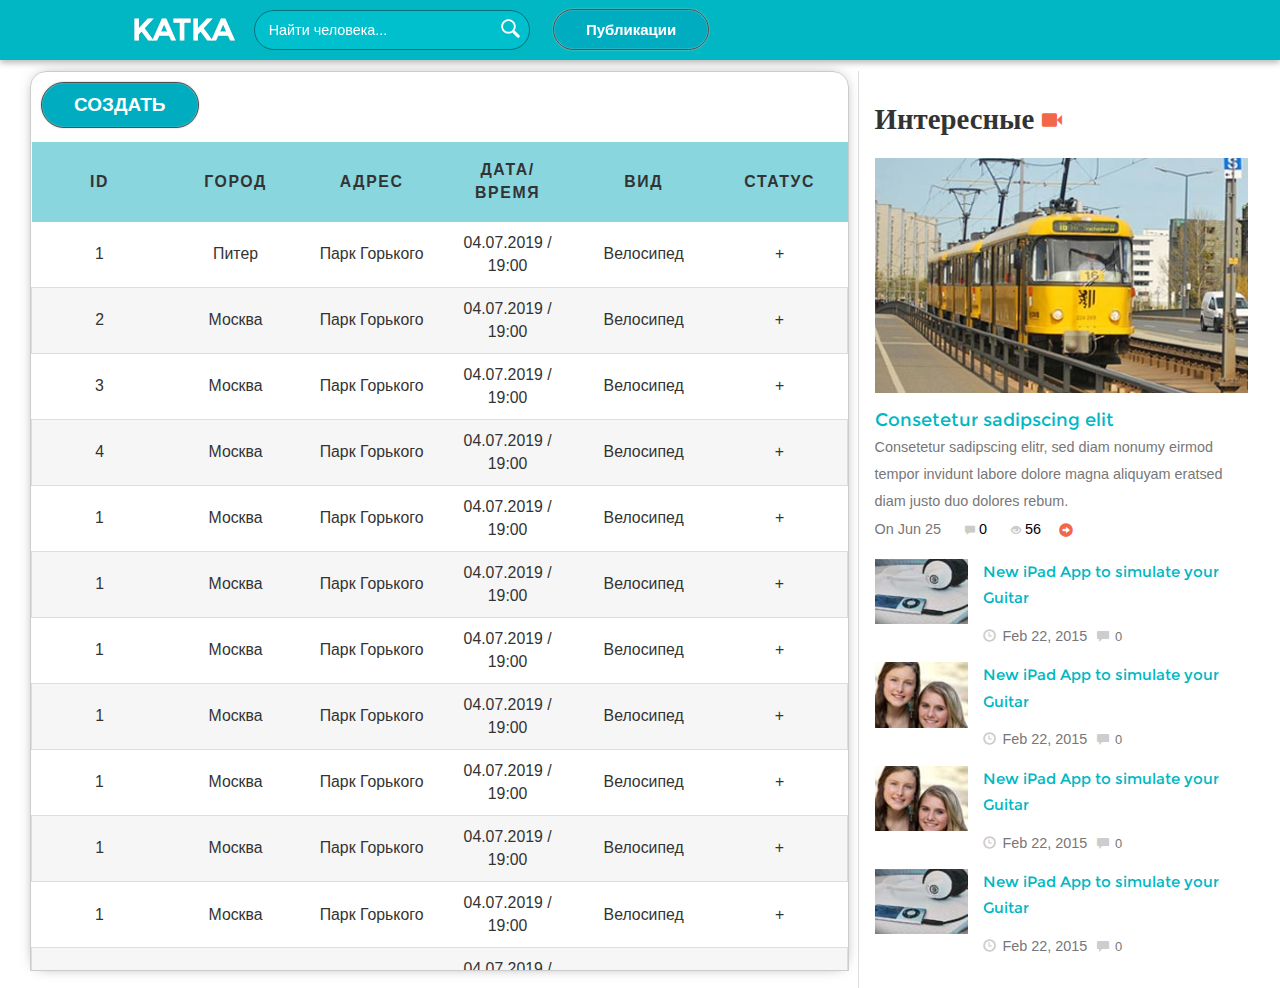
==== commit 024e4efe: "table sticky th" ====
--- a/index.html
+++ b/index.html
@@ -13,12 +13,12 @@
 
 </head>
 <body>
-	<div class="col-md-12 main">
-      <div class="h-top" id="home">
+	<div class="col-md-12 main" >
+      <div class="h-top" id="home" >
 		   <div class="top-header">
 				  <ul class="cl-effect-16 top-nag">
 						
-						<li><a href="#" data-hover="KATKA">KATKA</a></li>
+						<li><a href="#"><h2>KATKA</h2></a></li>
 					</ul>
           
 					<div class="search-box">
@@ -33,17 +33,17 @@
             <a href="#" class="btnpublications"/>Публикации</a>
 				</div>
        </div>
- </div>
+   </div>
+
+
+
 <div class="bodytwo">
-  
-
-	
 
 <div class="col-md-12 main">
 	
 		<div class="banner-section">
-
-			<table>
+<div class="containerse">
+			<table class="scroll">
   <caption>
    <a href="#" class="btncreate"/>СОЗДАТЬ</a>
   </caption>
@@ -60,30 +60,30 @@
   <tbody>
     <tr onclick="document.location = '#';">
       <td aria-label="ID">1</td>
-      <td aria-label="Город">Москва</td>
-      <td aria-label="Адрес">Парк Горького</td>
-      <td aria-label="Дата/время">04.07.2019 / 19:00</td>
-      <td aria-label="Вид">Велосипед</td>
-      <td aria-label="Статус">+</td>
-    </tr>
-    <tr onclick="document.location = '#';">
-      <td aria-label="ID">1</td>
-      <td aria-label="Город">Москва</td>
-      <td aria-label="Адрес">Парк Горького</td>
-      <td aria-label="Дата/время">04.07.2019 / 19:00</td>
-      <td aria-label="Вид">Велосипед</td>
-      <td aria-label="Статус">+</td>
-    </tr>
-    <tr onclick="document.location = '#';">
-      <td aria-label="ID">1</td>
-      <td aria-label="Город">Москва</td>
-      <td aria-label="Адрес">Парк Горького</td>
-      <td aria-label="Дата/время">04.07.2019 / 19:00</td>
-      <td aria-label="Вид">Велосипед</td>
-      <td aria-label="Статус">+</td>
-    </tr>
-    <tr onclick="document.location = '#';">
-      <td aria-label="ID">1</td>
+      <td aria-label="Город">Питер</td>
+      <td aria-label="Адрес">Парк Горького</td>
+      <td aria-label="Дата/время">04.07.2019 / 19:00</td>
+      <td aria-label="Вид">Велосипед</td>
+      <td aria-label="Статус">+</td>
+    </tr>
+    <tr onclick="document.location = '#';">
+      <td aria-label="ID">2</td>
+      <td aria-label="Город">Москва</td>
+      <td aria-label="Адрес">Парк Горького</td>
+      <td aria-label="Дата/время">04.07.2019 / 19:00</td>
+      <td aria-label="Вид">Велосипед</td>
+      <td aria-label="Статус">+</td>
+    </tr>
+    <tr onclick="document.location = '#';">
+      <td aria-label="ID">3</td>
+      <td aria-label="Город">Москва</td>
+      <td aria-label="Адрес">Парк Горького</td>
+      <td aria-label="Дата/время">04.07.2019 / 19:00</td>
+      <td aria-label="Вид">Велосипед</td>
+      <td aria-label="Статус">+</td>
+    </tr>
+    <tr onclick="document.location = '#';">
+      <td aria-label="ID">4</td>
       <td aria-label="Город">Москва</td>
       <td aria-label="Адрес">Парк Горького</td>
       <td aria-label="Дата/время">04.07.2019 / 19:00</td>
@@ -245,11 +245,11 @@
 
   </tbody>
 </table>
-	   
+	   </div>
 </div>
 			<!--//banner-section-->
 			<div class="banner-right-text">
-			 <h3 class="tittle">News  <i class="glyphicon glyphicon-facetime-video"></i></h3>
+			 <h3 class="tittle">Интересные  <i class="glyphicon glyphicon-facetime-video"></i></h3>
 			<!--/general-news-->
 			 <div class="general-news">
 				<div class="general-inner">
@@ -305,21 +305,6 @@
 											<div class="clearfix"></div>
 										</div>
 									</div>
-								<div class="media">	
-								 <h3 class="tittle media">Media <i class="glyphicon glyphicon-floppy-disk"></i></h3>
-								  <div class="general-text two">
-									 <a href="single.html"><img src="images/gen3.jpg" class="img-responsive" alt=""></a>
-										<h5 class="top"><a href="single.html">Consetetur sadipscing elit</a></h5>
-										<p>Consetetur sadipscing elitr, sed diam nonumy eirmod tempor invidunt labore dolore magna aliquyam eratsed diam justo duo dolores rebum.</p>
-										<p>On Jun 27 <a class="span_link" href="#"><span class="glyphicon glyphicon-comment"></span>0 </a><a class="span_link" href="#"><span class="glyphicon glyphicon-eye-open"></span>56 </a><a class="span_link" href="single.html"><span class="glyphicon glyphicon-circle-arrow-right"></span></a></p>
-								  </div>
-					         </div>
-					    <div class="general-text two">
-						    <a href="single.html"><img src="images/gen2.jpg" class="img-responsive" alt=""></a>
-						    <h5 class="top"><a href="single.html">Consetetur sadipscing elit</a></h5>
-							<p>Consetetur sadipscing elitr, sed diam nonumy eirmod tempor invidunt labore dolore magna aliquyam eratsed diam justo duo dolores rebum.</p>
-						    <p>On Jun 27 <a class="span_link" href="#"><span class="glyphicon glyphicon-comment"></span>0 </a><a class="span_link" href="#"><span class="glyphicon glyphicon-eye-open"></span>56 </a><a class="span_link" href="single.html"><span class="glyphicon glyphicon-circle-arrow-right"></span></a></p>
-					    </div>
 				 </div>
 			</div>	
 		 </div>
--- a/css/main.css
+++ b/css/main.css
@@ -64,6 +64,7 @@
  .btnpublications{
 float: left;
 margin-top: 0.6em;
+margin-left: 20px;
   text-decoration:none; 
   text-align:center; 
  padding:11px 32px; 
@@ -156,6 +157,12 @@
 label{
 	margin:0;
 }
+
+
+.top-header{
+  margin-left: 100px;
+}
+
 .h-top{
   top:0;
 -webkit-box-shadow: 0px 3px 6px 0px rgba(50, 50, 50, 0.33);
@@ -187,11 +194,11 @@
     font-size: 0.9em;
     font-weight: 600;
     text-transform: uppercase;
-   padding: 20px 20px;
+   margin-top: 13px;
     display: inline-block;
 }
 ul.top-nag  a:hover,ul.top-nag  a.active{
-    background-color: #009EA9;
+    
 }
 ul.top-nag  a.active{
   color: #F5FFFA;
@@ -200,6 +207,7 @@
   float: left;
   width:15%;
   margin-top: 0.6em;
+  margin-left: 20px;
 }
 .b-search{
     position: relative;
@@ -436,12 +444,12 @@
 }
 .banner-section{
     border: 1px solid #ccc;
-  height: 800px;
+  height: 100vh;
+  position: relative;
   overflow: scroll;
   overflow-x: hidden;
     width: 64%;
     float: left;
-    margin-top: 15px;
     margin-left: 30px;
    -webkit-box-shadow: 0px 0px 16px -8px rgba(0,0,0,0.75);
 -moz-box-shadow: 0px 0px 16px -8px rgba(0,0,0,0.75);
@@ -2324,7 +2332,7 @@
 		margin-left: 0.4em;
 	}
 	.top-header {
-
+      
        padding: 0em 1em;
 	}
 
@@ -2862,6 +2870,7 @@
 	h3.tittle.reg {
 		font-size: 1.3em;
 	}
+
 	.sign-up1 {
 		float: left;
 		width: 100%;
--- a/css/table.css
+++ b/css/table.css
@@ -34,6 +34,8 @@
 }
 
 table th {
+  position: sticky;
+  top: 0;
   padding: .625em;
   text-align: center;
   height: 80px;
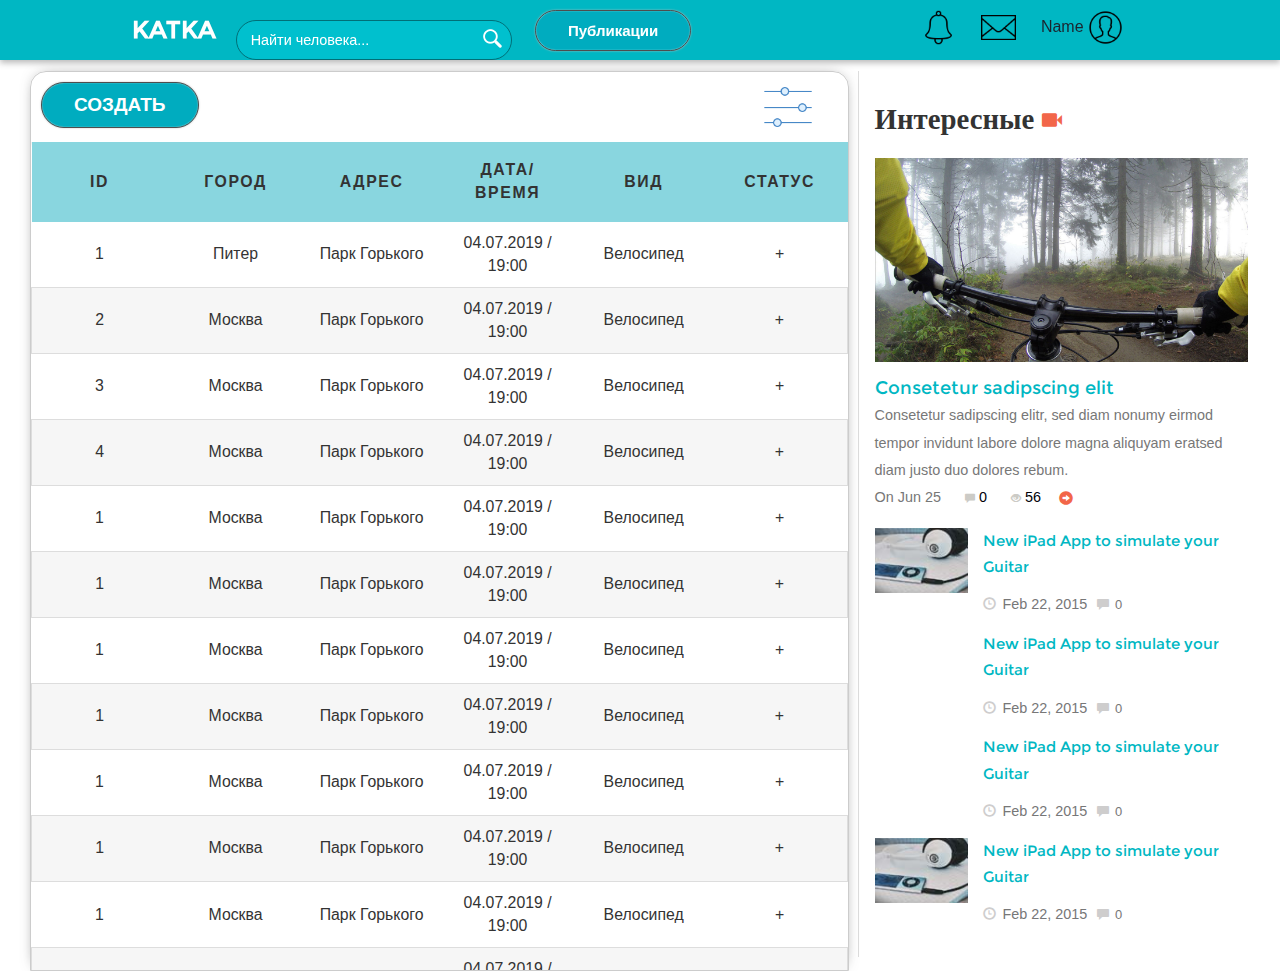
==== commit 506b741d: "navigation view" ====
--- a/index.html
+++ b/index.html
@@ -18,7 +18,7 @@
 		   <div class="top-header">
 				  <ul class="cl-effect-16 top-nag">
 						
-						<li><a href="#"><h2>KATKA</h2></a></li>
+						<li><a href="#"><h3>KATKA</h3></a></li>
 					</ul>
           
 					<div class="search-box">
@@ -31,6 +31,16 @@
 							</div>
 					</div>
             <a href="#" class="btnpublications"/>Публикации</a>
+            <div class="btnnav">
+              <a href="#" class="btnsort">Name <img src="images/profile.png" width="35" 
+   height="35"></a>
+            <a href="#" class="btnsort"><img src="images/mail.png" width="35" 
+   height="35"></a>
+            <a href="#" class="btnsort"><img src="images/kolokol.png" width="35" 
+   height="35"></a>
+            </div>
+            
+
 				</div>
        </div>
    </div>
@@ -46,6 +56,8 @@
 			<table class="scroll">
   <caption>
    <a href="#" class="btncreate"/>СОЗДАТЬ</a>
+   <a href="#" class="btnsort"><img src="images/sort.png" width="50" 
+   height="50"></a>
   </caption>
   <thead>
     <tr>
@@ -254,7 +266,7 @@
 			 <div class="general-news">
 				<div class="general-inner">
 					<div class="general-text">
-						 <a href="single.html"><img src="images/gen1.jpg" class="img-responsive" alt=""></a>
+						 <a href="single.html"><img src="images/1.jpg" class="img-responsive" alt=""></a>
 						    <h5 class="top"><a href="single.html">Consetetur sadipscing elit</a></h5>
 							<p>Consetetur sadipscing elitr, sed diam nonumy eirmod tempor invidunt labore dolore magna aliquyam eratsed diam justo duo dolores rebum.</p>
 						    <p>On Jun 25 <a class="span_link" href="#"><span class="glyphicon glyphicon-comment"></span>0 </a><a class="span_link" href="#"><span class="glyphicon glyphicon-eye-open"></span>56 </a><a class="span_link" href="single.html"><span class="glyphicon glyphicon-circle-arrow-right"></span></a></p>
--- a/css/main.css
+++ b/css/main.css
@@ -4,6 +4,16 @@
 font-family: Century Gothic,CenturyGothic,AppleGothic,sans-serif; 
  font-size: 100%;
  background: #FFf;
+}
+
+.btnsort{
+  float: right;
+  margin-right: 25px;
+}
+
+.btnnav{
+  margin-top: 10px;
+  margin-right: 100px;
 }
 
 .btncreate{
@@ -63,7 +73,7 @@
  }
  .btnpublications{
 float: left;
-margin-top: 0.6em;
+
 margin-left: 20px;
   text-decoration:none; 
   text-align:center; 
@@ -194,7 +204,7 @@
     font-size: 0.9em;
     font-weight: 600;
     text-transform: uppercase;
-   margin-top: 13px;
+   margin-top: 7px;
     display: inline-block;
 }
 ul.top-nag  a:hover,ul.top-nag  a.active{
@@ -206,7 +216,6 @@
 .search-box{
   float: left;
   width:15%;
-  margin-top: 0.6em;
   margin-left: 20px;
 }
 .b-search{
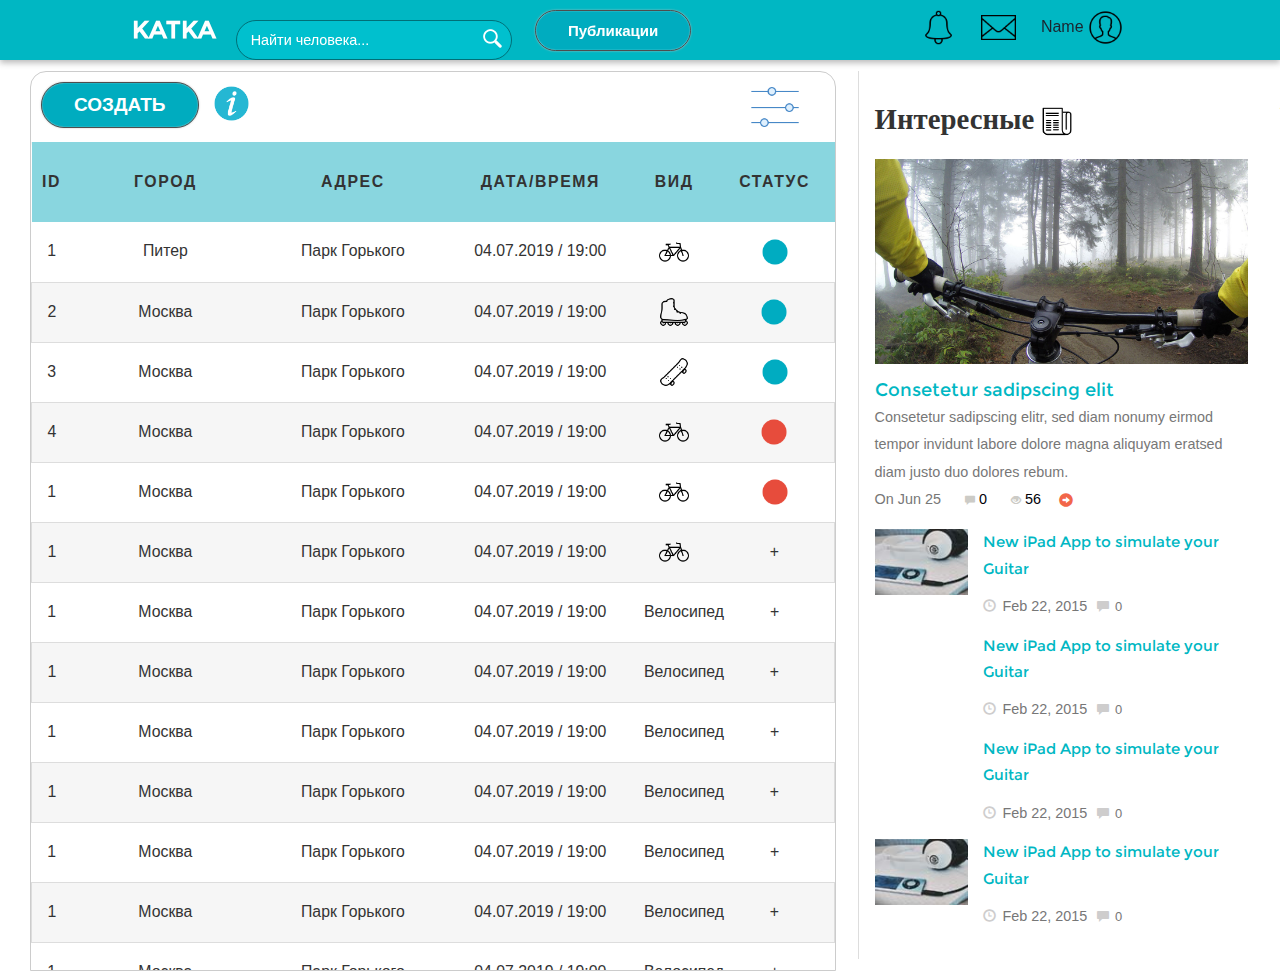
==== commit da846ac8: "++" ====
--- a/index.html
+++ b/index.html
@@ -56,17 +56,19 @@
 			<table class="scroll">
   <caption>
    <a href="#" class="btncreate"/>СОЗДАТЬ</a>
+   <a href="#" style="float: left; margin-left: 15px;" title="TEXT"><img src="images/info.png" width="35" 
+   height="35"></a>
    <a href="#" class="btnsort"><img src="images/sort.png" width="50" 
    height="50"></a>
   </caption>
   <thead>
     <tr>
-      <th id="th-id" scope="col">ID</th>
+      <th id="th-id" style="width: 5%" scope="col">ID</th>
       <th id="th-town" scope="col">Город</th>
       <th id="th-adress" scope="col">Адрес</th>
       <th id="th-date" scope="col">Дата/время</th>
-      <th id="th-transport" scope="col">Вид</th>
-      <th id="th-status" scope="col">Статус</th>
+      <th id="th-transport" style="width: 10%" scope="col">Вид</th>
+      <th id="th-status" style="width: 15%" scope="col">Статус</th>
     </tr>
   </thead>
   <tbody>
@@ -75,47 +77,58 @@
       <td aria-label="Город">Питер</td>
       <td aria-label="Адрес">Парк Горького</td>
       <td aria-label="Дата/время">04.07.2019 / 19:00</td>
-      <td aria-label="Вид">Велосипед</td>
-      <td aria-label="Статус">+</td>
+      <td aria-label="Вид"><img src="images/cycle.png" width="30" 
+   height="30"></td>
+      <td aria-label="Статус"><img src="images/ci_green.png" width="30" 
+   height="30"></td>
     </tr>
     <tr onclick="document.location = '#';">
       <td aria-label="ID">2</td>
       <td aria-label="Город">Москва</td>
       <td aria-label="Адрес">Парк Горького</td>
       <td aria-label="Дата/время">04.07.2019 / 19:00</td>
-      <td aria-label="Вид">Велосипед</td>
-      <td aria-label="Статус">+</td>
+      <td aria-label="Вид"><img src="images/roll.png" width="30" 
+   height="30"></td>
+      <td aria-label="Статус"><img src="images/ci_green.png" width="30" 
+   height="30"></td>
     </tr>
     <tr onclick="document.location = '#';">
       <td aria-label="ID">3</td>
       <td aria-label="Город">Москва</td>
       <td aria-label="Адрес">Парк Горького</td>
       <td aria-label="Дата/время">04.07.2019 / 19:00</td>
-      <td aria-label="Вид">Велосипед</td>
-      <td aria-label="Статус">+</td>
+      <td aria-label="Вид"><img src="images/skate.png" width="30" 
+   height="30"></td>
+      <td aria-label="Статус"><img src="images/ci_green.png" width="30" 
+   height="30"></td>
     </tr>
     <tr onclick="document.location = '#';">
       <td aria-label="ID">4</td>
       <td aria-label="Город">Москва</td>
       <td aria-label="Адрес">Парк Горького</td>
       <td aria-label="Дата/время">04.07.2019 / 19:00</td>
-      <td aria-label="Вид">Велосипед</td>
-      <td aria-label="Статус">+</td>
-    </tr>
-    <tr onclick="document.location = '#';">
-      <td aria-label="ID">1</td>
-      <td aria-label="Город">Москва</td>
-      <td aria-label="Адрес">Парк Горького</td>
-      <td aria-label="Дата/время">04.07.2019 / 19:00</td>
-      <td aria-label="Вид">Велосипед</td>
-      <td aria-label="Статус">+</td>
-    </tr>
-    <tr onclick="document.location = '#';">
-      <td aria-label="ID">1</td>
-      <td aria-label="Город">Москва</td>
-      <td aria-label="Адрес">Парк Горького</td>
-      <td aria-label="Дата/время">04.07.2019 / 19:00</td>
-      <td aria-label="Вид">Велосипед</td>
+      <td aria-label="Вид"><img src="images/cycle.png" width="30" 
+   height="30"></td>
+      <td aria-label="Статус"><img src="images/ci_red.png" width="30" 
+   height="30"></td>
+    </tr>
+    <tr onclick="document.location = '#';">
+      <td aria-label="ID">1</td>
+      <td aria-label="Город">Москва</td>
+      <td aria-label="Адрес">Парк Горького</td>
+      <td aria-label="Дата/время">04.07.2019 / 19:00</td>
+      <td aria-label="Вид"><img src="images/cycle.png" width="30" 
+   height="30"></td>
+      <td aria-label="Статус"><img src="images/ci_red.png" width="30" 
+   height="30"></td>
+    </tr>
+    <tr onclick="document.location = '#';">
+      <td aria-label="ID">1</td>
+      <td aria-label="Город">Москва</td>
+      <td aria-label="Адрес">Парк Горького</td>
+      <td aria-label="Дата/время">04.07.2019 / 19:00</td>
+      <td aria-label="Вид"><img src="images/cycle.png" width="30" 
+   height="30"></td>
       <td aria-label="Статус">+</td>
     </tr>
     <tr onclick="document.location = '#';">
@@ -261,7 +274,8 @@
 </div>
 			<!--//banner-section-->
 			<div class="banner-right-text">
-			 <h3 class="tittle">Интересные  <i class="glyphicon glyphicon-facetime-video"></i></h3>
+			 <h3 class="tittle">Интересные  <img src="images/news.png" width="30" 
+   height="30"></h3>
 			<!--/general-news-->
 			 <div class="general-news">
 				<div class="general-inner">
@@ -322,9 +336,14 @@
 		 </div>
 			
 	
-
-
-<!--FOOTER TODO-->
+</div>
+</div>
+<footer>
+  <div class="footer">
+    <p>2019 All Rights Reserved | KATKA </p>
+  </div>
+</footer>
+
 
 
 
--- a/css/main.css
+++ b/css/main.css
@@ -457,12 +457,10 @@
   position: relative;
   overflow: scroll;
   overflow-x: hidden;
-    width: 64%;
+    width: 63%;
     float: left;
     margin-left: 30px;
-   -webkit-box-shadow: 0px 0px 16px -8px rgba(0,0,0,0.75);
--moz-box-shadow: 0px 0px 16px -8px rgba(0,0,0,0.75);
-box-shadow: 0px 0px 16px -8px rgba(0,0,0,0.75);
+   
 border-radius: 16px 16px 0px 0px;
 -moz-border-radius: 16px 16px 0px 0px;
 -webkit-border-radius: 16px 16px 0px 0px;
@@ -1535,16 +1533,14 @@
     color: #f26649;
 }
 /*--footer--*/
-.footer {
-  
-  text-align: center;
-      padding: 2em 0;
-    background-color: #111;
-}
-.footer-grid h4 {
-    color: #fff;
-    font-size: 1.8em;
-}
+
+.footer{
+ 
+  display: flex;
+  flex-direction: column;
+  min-height: 100%;
+}
+
 ul.bottom{
  margin-top:1.6em;
 }
@@ -1788,9 +1784,7 @@
 	.logo a h1 {
       font-size: 2.2em;
 	}
-	.footer-grid h4 {
-		font-size: 1.6em;
-	}
+
 	h3.tittle {
       font-size: 1.8em;
 	}
@@ -2618,9 +2612,7 @@
 	.sign-up-form {
 		padding: 2em 1em;
 	}
-	.footer-grid h4 {
-		font-size: 1.4em;
-	}
+
 	.login {
 		padding: 2em 1em;
 	}
